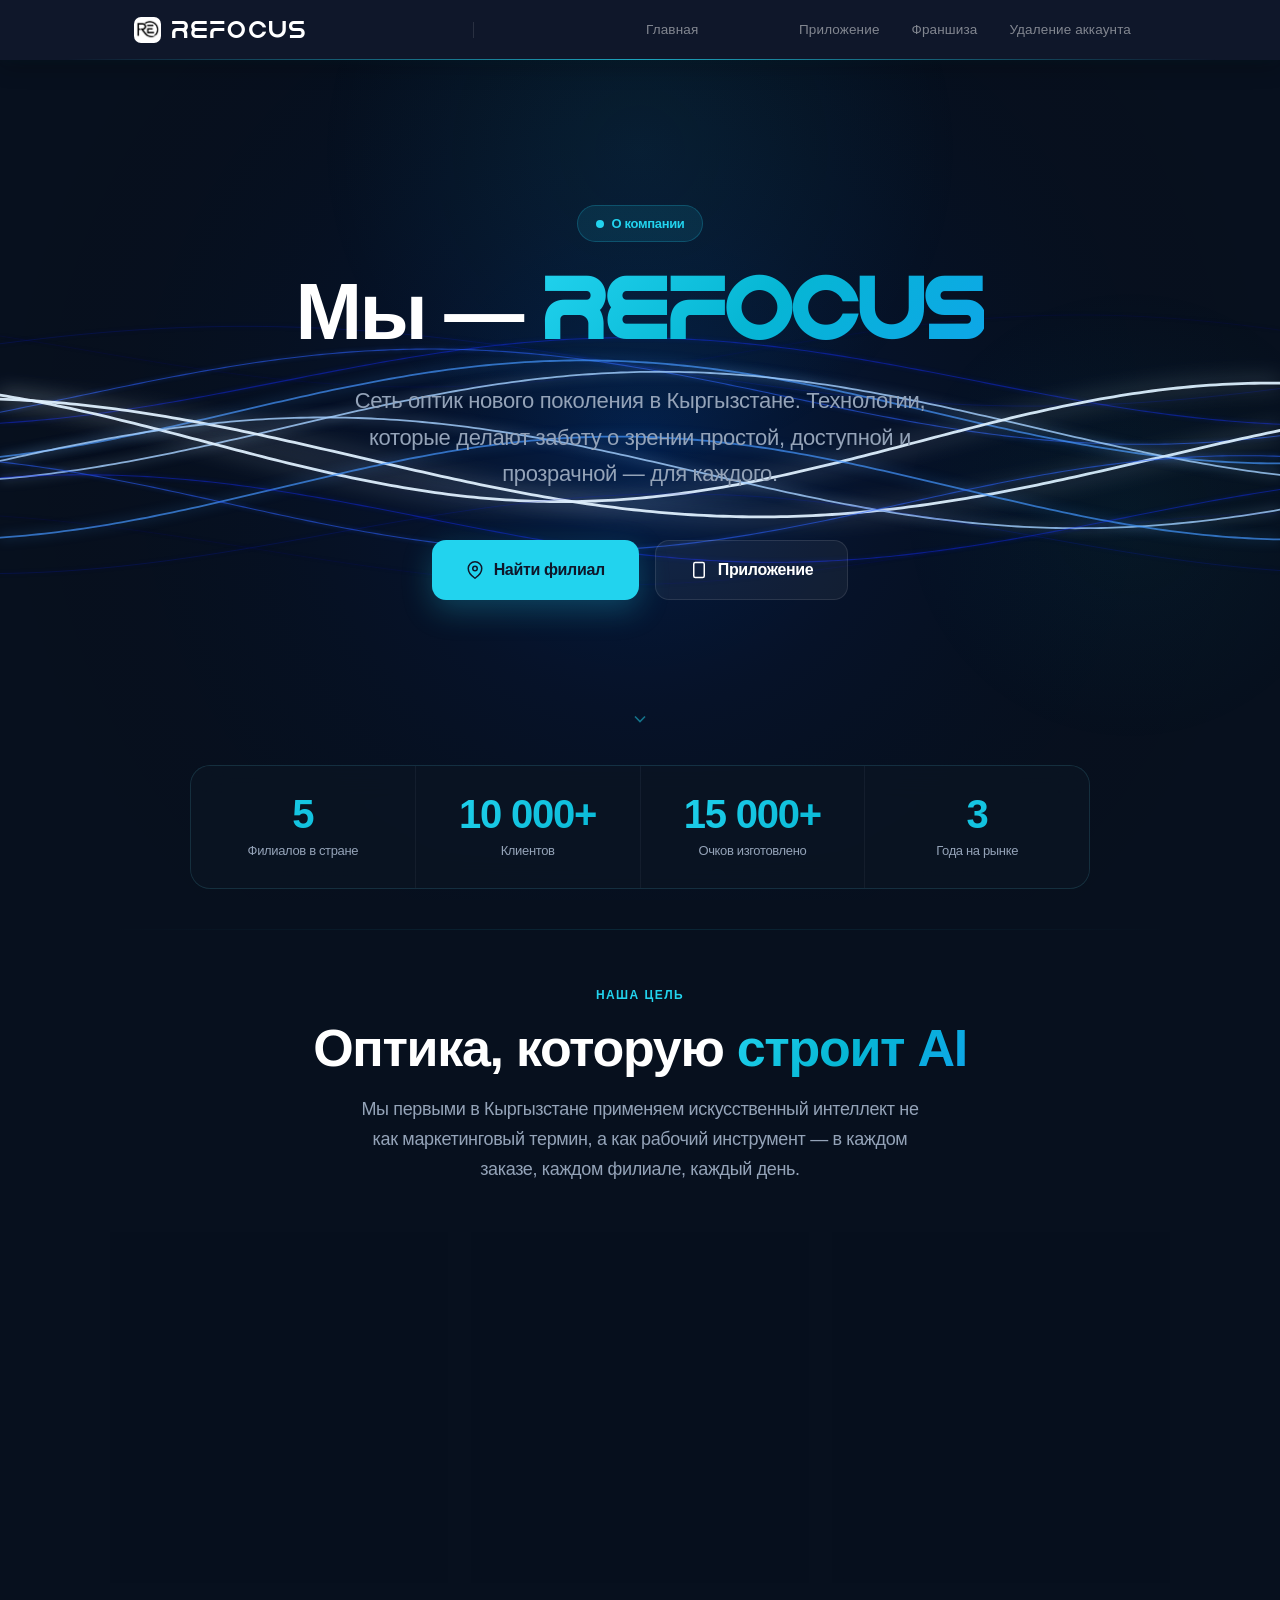
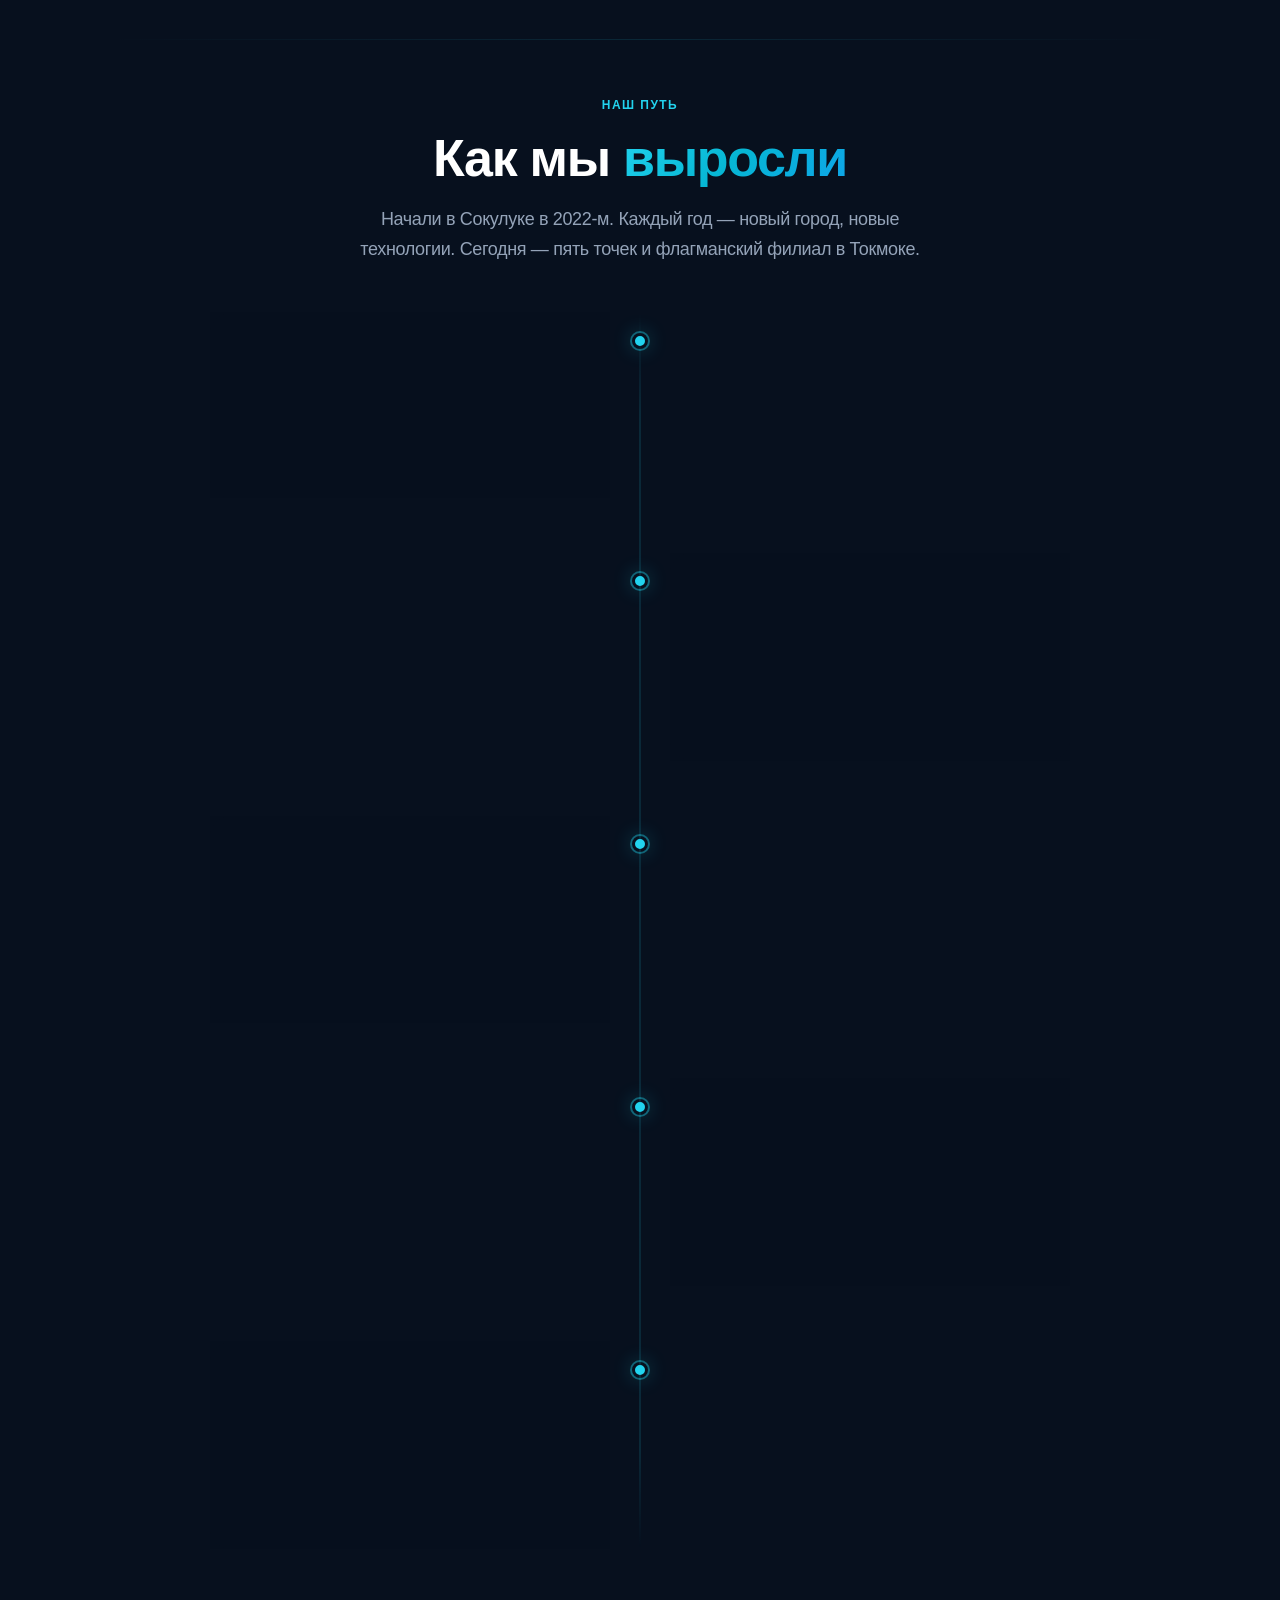
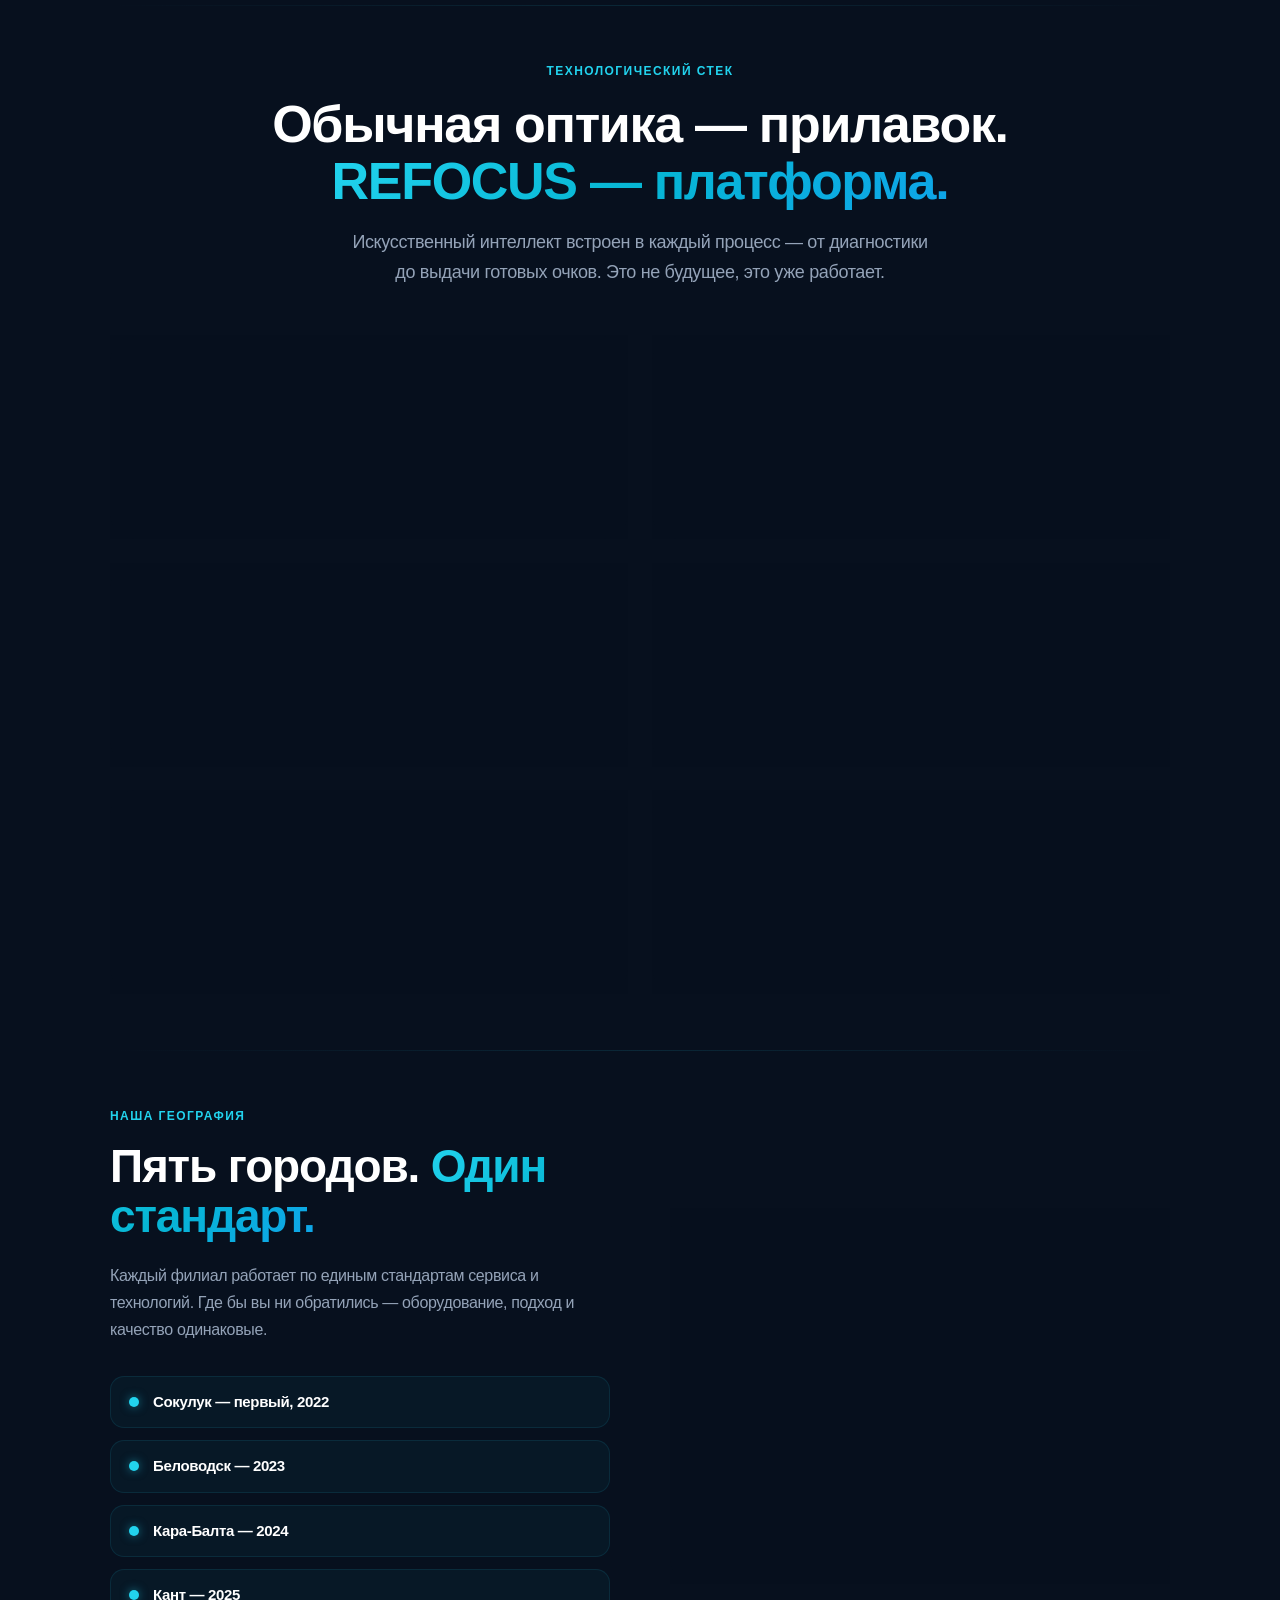
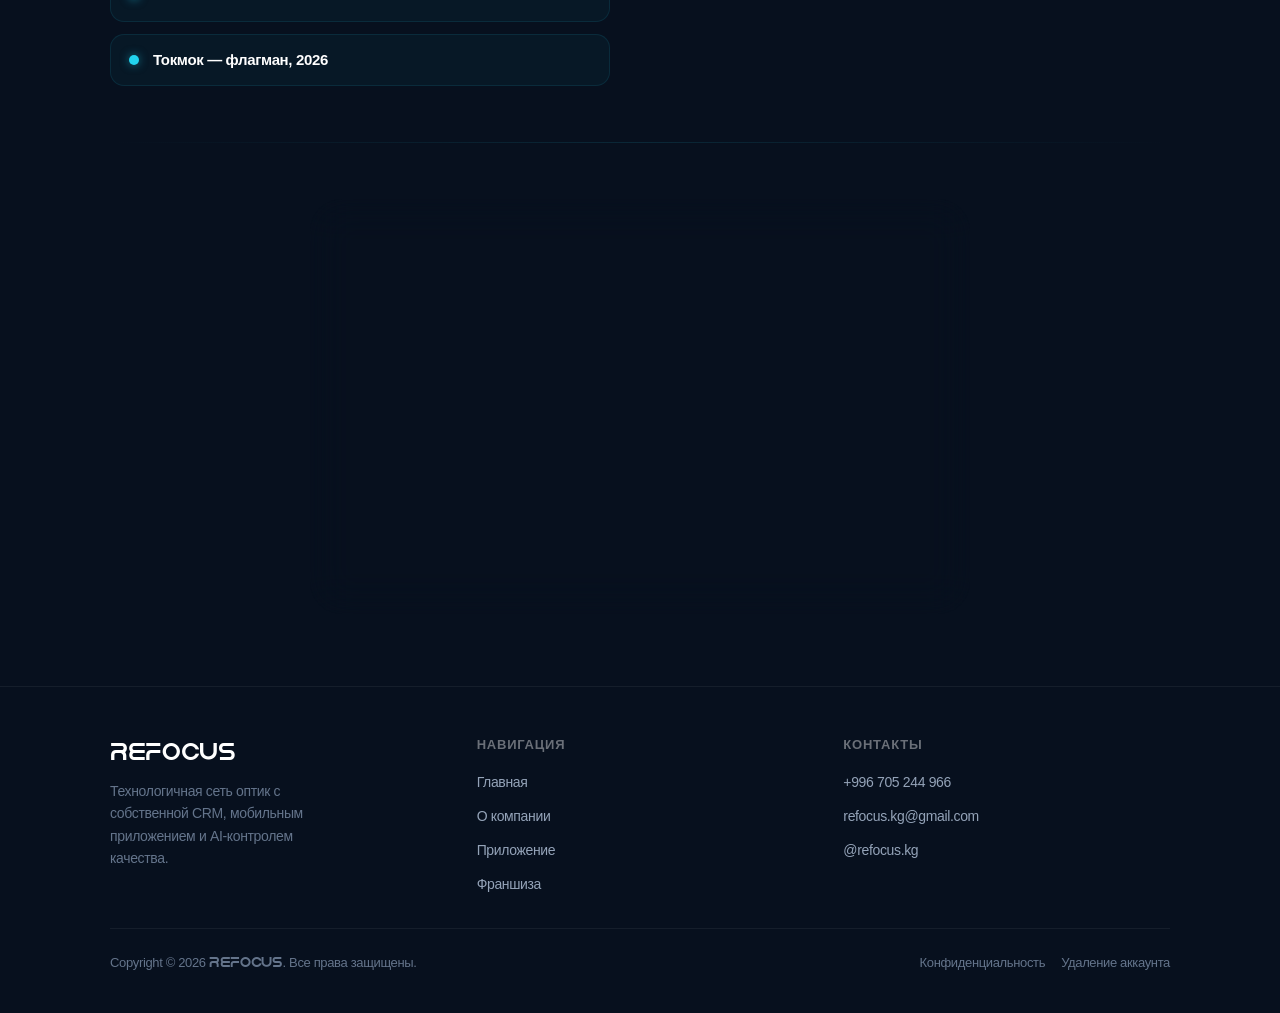
==== about.html @ 74314fa9 "Add about page, remove cursor animation, fix FAQ grid, update nav - New about.html: company history," ====
<!doctype html>
<html lang="ru">
<head>
  <meta charset="utf-8" />
  <meta name="viewport" content="width=device-width, initial-scale=1, viewport-fit=cover" />
  <title>О компании — ReFocus</title>
  <meta name="description" content="ReFocus — технологичная сеть оптик в Кыргызстане. Наша история, миссия, ценности и команда." />
  <meta property="og:title" content="О компании — ReFocus" />
  <meta property="og:description" content="Сеть оптик нового поколения. Бесплатная диагностика, собственное приложение и AI-контроль качества." />
  <meta property="og:type" content="website" />
  <meta property="og:image" content="assets/logo-refocus.png" />
  <meta name="theme-color" content="#07101e" />

  <link rel="preconnect" href="https://fonts.googleapis.com">
  <link rel="preconnect" href="https://fonts.gstatic.com" crossorigin>
  <link href="https://fonts.googleapis.com/css2?family=Inter:wght@400;500;600;700;800&display=swap" rel="stylesheet">

  <style>
    @font-face { font-family:"RefocusDisplay"; src:url("fonts/refocus-display.woff2") format("woff2"); font-weight:400; font-style:normal; font-display:swap; }
    @font-face { font-family:'Manrope'; src:url('fonts/Manrope-Regular.ttf') format('truetype'); font-weight:400; font-display:swap; }
    @font-face { font-family:'Manrope'; src:url('fonts/Manrope-Medium.ttf') format('truetype'); font-weight:500; font-display:swap; }
    @font-face { font-family:'Manrope'; src:url('fonts/Manrope-SemiBold.ttf') format('truetype'); font-weight:600; font-display:swap; }
    @font-face { font-family:'Manrope'; src:url('fonts/Manrope-Bold.ttf') format('truetype'); font-weight:700; font-display:swap; }

    :root {
      --brand-dark: #0F172A;
      --brand-accent: #22D3EE;
      --text-secondary: #94A3B8;
      --text-muted: #64748B;
      --ease-spring: cubic-bezier(0.16, 1, 0.3, 1);
      --nav-height: 60px;
    }

    * { box-sizing: border-box; -webkit-font-smoothing: antialiased; }
    html { scroll-behavior: smooth; background: #07101e; }
    body {
      margin: 0;
      font-family: 'Manrope', -apple-system, BlinkMacSystemFont, "Segoe UI", Roboto, sans-serif;
      color: #fff;
      line-height: 1.5;
      font-weight: 400;
      letter-spacing: -0.022em;
      overflow-x: hidden;
      background: transparent;
    }

    section, footer { position: relative; z-index: 1; }

    /* ── Brand ── */
    .brand-font { font-family: "RefocusDisplay", sans-serif; }
    .gradient-text {
      background: linear-gradient(135deg, #22D3EE, #06B6D4, #0EA5E9);
      -webkit-background-clip: text;
      -webkit-text-fill-color: transparent;
      background-clip: text;
    }
    .cyan { color: #22D3EE; }

    /* ── Reveal animations ── */
    .reveal        { opacity:0; transform:translateY(32px);   transition: opacity .85s var(--ease-spring), transform .85s var(--ease-spring); }
    .reveal-left   { opacity:0; transform:translateX(-44px);  transition: opacity .85s var(--ease-spring), transform .85s var(--ease-spring); }
    .reveal-right  { opacity:0; transform:translateX(44px);   transition: opacity .85s var(--ease-spring), transform .85s var(--ease-spring); }
    .reveal-scale  { opacity:0; transform:scale(0.88);        transition: opacity .85s var(--ease-spring), transform .85s var(--ease-spring); }
    .reveal.active, .reveal-left.active, .reveal-right.active, .reveal-scale.active {
      opacity: 1; transform: none;
    }

    /* ── Badge ── */
    .badge {
      display: inline-flex; align-items: center; gap: 8px;
      padding: 8px 18px; border-radius: 99px;
      background: rgba(34,211,238,0.1);
      border: 1px solid rgba(34,211,238,0.22);
      font-size: 13px; font-weight: 700; color: var(--brand-accent);
      margin-bottom: 24px;
    }
    .badge-dot {
      width: 8px; height: 8px; border-radius: 50%; background: #22D3EE;
      animation: pulseDot 2s ease-out infinite;
    }
    @keyframes pulseDot {
      0%   { box-shadow: 0 0 0 0 rgba(34,211,238,0.6); }
      60%  { box-shadow: 0 0 0 7px rgba(34,211,238,0); }
      100% { box-shadow: 0 0 0 0 rgba(34,211,238,0); }
    }

    /* ─────────────────────────────────────────
       HERO
    ───────────────────────────────────────── */
    .about-hero {
      padding: 140px 24px 100px;
      min-height: 85vh;
      display: flex; align-items: center; justify-content: center;
      position: relative; overflow: hidden; text-align: center;
    }
    .about-hero-content {
      max-width: 760px; margin: 0 auto;
      position: relative; z-index: 2;
    }
    .about-hero h1 {
      font-size: clamp(44px, 7vw, 80px);
      font-weight: 800; line-height: 1.06;
      letter-spacing: -0.035em;
      margin: 0 0 28px;
    }
    .about-hero-desc {
      font-size: clamp(17px, 2.5vw, 22px);
      color: var(--text-secondary);
      line-height: 1.65; margin: 0 0 48px;
      max-width: 600px; margin-left: auto; margin-right: auto;
    }
    .about-hero-btns {
      display: flex; gap: 16px; justify-content: center; flex-wrap: wrap;
    }
    .btn-primary {
      display: inline-flex; align-items: center; gap: 10px;
      padding: 17px 34px; border-radius: 14px;
      background: var(--brand-accent); color: #0F172A;
      text-decoration: none; font-size: 16px; font-weight: 700;
      transition: all .4s var(--ease-spring);
      box-shadow: 0 10px 30px rgba(34,211,238,0.25);
      position: relative; overflow: hidden;
    }
    .btn-primary::before {
      content: ''; position: absolute; top: 0; left: -100%;
      width: 100%; height: 100%;
      background: linear-gradient(90deg, transparent, rgba(255,255,255,0.28), transparent);
      transition: left .5s;
    }
    .btn-primary:hover { transform: translateY(-3px) scale(1.03); box-shadow: 0 20px 50px rgba(34,211,238,0.4); }
    .btn-primary:hover::before { left: 100%; }
    .btn-outline {
      display: inline-flex; align-items: center; gap: 10px;
      padding: 17px 34px; border-radius: 14px;
      background: rgba(255,255,255,0.05);
      border: 1px solid rgba(255,255,255,0.1);
      color: #fff; text-decoration: none;
      font-size: 16px; font-weight: 600;
      transition: all .4s var(--ease-spring);
    }
    .btn-outline:hover { background: rgba(255,255,255,0.1); transform: translateY(-2px); }

    /* Hero scroll indicator */
    .hero-scroll {
      position: absolute; bottom: 36px; left: 50%;
      transform: translateX(-50%);
      display: flex; flex-direction: column; align-items: center; gap: 8px;
      color: rgba(255,255,255,0.3); font-size: 12px; font-weight: 500;
      letter-spacing: 0.08em; text-transform: uppercase;
      animation: heroScrollBounce 2.5s ease-in-out infinite;
    }
    @keyframes heroScrollBounce {
      0%, 100% { transform: translateX(-50%) translateY(0); opacity: 0.4; }
      50%       { transform: translateX(-50%) translateY(6px); opacity: 0.7; }
    }
    .hero-scroll svg { stroke: rgba(34,211,238,0.5); }

    /* Hero glow orbs */
    .hero-glow-1 {
      position: absolute; width: 700px; height: 700px; border-radius: 50%;
      background: radial-gradient(circle, rgba(34,211,238,0.07), transparent 65%);
      top: -200px; left: 50%; transform: translateX(-50%);
      pointer-events: none;
    }
    .hero-glow-2 {
      position: absolute; width: 500px; height: 500px; border-radius: 50%;
      background: radial-gradient(circle, rgba(6,182,212,0.05), transparent 65%);
      bottom: 0; right: -100px;
      pointer-events: none;
    }

    /* ─────────────────────────────────────────
       STATS BAR
    ───────────────────────────────────────── */
    .stats-bar {
      padding: 0 24px 40px;
      position: relative; z-index: 1;
    }
    .stats-bar-inner {
      max-width: 900px; margin: 0 auto;
      display: grid; grid-template-columns: repeat(4, 1fr);
      gap: 1px;
      background: rgba(255,255,255,0.06);
      border-radius: 20px; overflow: hidden;
      border: 1px solid rgba(34,211,238,0.1);
      backdrop-filter: blur(16px);
      -webkit-backdrop-filter: blur(16px);
    }
    .stat-item {
      background: rgba(7,16,30,0.7);
      padding: 28px 20px;
      text-align: center;
      transition: background .3s;
    }
    .stat-item:hover { background: rgba(34,211,238,0.05); }
    .stat-num {
      font-size: clamp(28px, 4vw, 40px);
      font-weight: 800; letter-spacing: -0.03em;
      line-height: 1;
      background: linear-gradient(135deg, #22D3EE, #06B6D4);
      -webkit-background-clip: text; -webkit-text-fill-color: transparent; background-clip: text;
    }
    .stat-lbl {
      font-size: 13px; color: var(--text-secondary);
      margin-top: 8px; line-height: 1.4;
    }
    @media (max-width: 600px) {
      .stats-bar-inner { grid-template-columns: repeat(2, 1fr); }
    }

    /* ─────────────────────────────────────────
       SECTION COMMON
    ───────────────────────────────────────── */
    .section-label {
      font-size: 12px; font-weight: 700; letter-spacing: 0.12em;
      text-transform: uppercase; color: var(--brand-accent);
      margin-bottom: 16px;
    }
    .section-head {
      max-width: 1060px; margin: 0 auto;
      padding: 0 24px; text-align: center; margin-bottom: 48px;
    }
    .section-head h2 {
      font-size: clamp(32px, 5vw, 52px);
      font-weight: 800; letter-spacing: -0.025em;
      margin: 0 0 18px; line-height: 1.1;
    }
    .section-head p {
      font-size: 18px; color: var(--text-secondary);
      line-height: 1.65; max-width: 580px; margin: 0 auto;
    }
    .divider {
      height: 1px;
      background: linear-gradient(90deg, transparent, rgba(34,211,238,0.12), transparent);
      max-width: 1060px; margin: 0 auto;
    }

    /* ─────────────────────────────────────────
       MISSION CARDS
    ───────────────────────────────────────── */
    .mission-section { padding: 56px 24px; }
    .mission-grid {
      max-width: 1060px; margin: 0 auto;
      display: grid; grid-template-columns: repeat(3, 1fr); gap: 24px;
    }
    .mission-card {
      background: rgba(7,16,30,0.65);
      backdrop-filter: blur(20px); -webkit-backdrop-filter: blur(20px);
      border: 1px solid rgba(34,211,238,0.1);
      border-radius: 24px; padding: 40px 32px;
      transition: all .5s var(--ease-spring);
      position: relative; overflow: hidden;
    }
    .mission-card::before {
      content: ''; position: absolute;
      top: 0; left: 0; right: 0; height: 2px;
      background: linear-gradient(90deg, #22D3EE, #06B6D4);
      transform: scaleX(0); transform-origin: left;
      transition: transform .5s var(--ease-spring);
    }
    .mission-card:hover { transform: translateY(-6px); border-color: rgba(34,211,238,0.28); box-shadow: 0 24px 60px rgba(34,211,238,0.07); }
    .mission-card:hover::before { transform: scaleX(1); }
    .mission-icon {
      width: 52px; height: 52px; border-radius: 14px;
      background: linear-gradient(135deg, rgba(34,211,238,0.15), rgba(6,182,212,0.08));
      border: 1px solid rgba(34,211,238,0.2);
      display: flex; align-items: center; justify-content: center;
      margin-bottom: 24px;
      transition: transform .3s, box-shadow .3s;
    }
    .mission-card:hover .mission-icon { transform: scale(1.1); box-shadow: 0 8px 24px rgba(34,211,238,0.25); }
    .mission-icon svg { stroke: #22D3EE; fill: none; stroke-width: 2; stroke-linecap: round; stroke-linejoin: round; }
    .mission-card h3 { font-size: 20px; font-weight: 700; margin: 0 0 14px; }
    .mission-card p  { font-size: 15px; color: var(--text-secondary); line-height: 1.65; margin: 0; }
    @media (max-width: 860px) { .mission-grid { grid-template-columns: 1fr; } }
    @media (max-width: 860px) and (min-width: 540px) { .mission-grid { grid-template-columns: repeat(2, 1fr); } }

    /* ─────────────────────────────────────────
       TIMELINE
    ───────────────────────────────────────── */
    .timeline-section { padding: 56px 24px; }
    .timeline {
      max-width: 860px; margin: 0 auto;
      position: relative;
    }
    /* Central vertical line */
    .timeline::before {
      content: '';
      position: absolute; top: 0; bottom: 0; left: 50%;
      width: 1px; transform: translateX(-50%);
      background: linear-gradient(180deg,
        transparent 0%,
        rgba(34,211,238,0.25) 8%,
        rgba(34,211,238,0.25) 92%,
        transparent 100%
      );
    }
    .tl-item {
      display: grid;
      grid-template-columns: 1fr 60px 1fr;
      gap: 0; margin-bottom: 56px; align-items: start;
    }
    .tl-item:last-child { margin-bottom: 0; }
    /* Left card */
    .tl-item:nth-child(odd)  .tl-card { grid-column: 1; text-align: right; padding-right: 40px; }
    .tl-item:nth-child(odd)  .tl-dot  { grid-column: 2; }
    .tl-item:nth-child(odd)  .tl-empty{ grid-column: 3; }
    /* Right card */
    .tl-item:nth-child(even) .tl-empty{ grid-column: 1; }
    .tl-item:nth-child(even) .tl-dot  { grid-column: 2; }
    .tl-item:nth-child(even) .tl-card { grid-column: 3; text-align: left; padding-left: 40px; }

    .tl-dot {
      display: flex; align-items: flex-start; justify-content: center;
      padding-top: 20px;
    }
    .tl-dot-inner {
      width: 16px; height: 16px; border-radius: 50%;
      background: #22D3EE;
      border: 3px solid #07101e;
      box-shadow: 0 0 0 2px rgba(34,211,238,0.4), 0 0 20px rgba(34,211,238,0.3);
      flex-shrink: 0;
    }

    .tl-card {
      background: rgba(7,16,30,0.65);
      backdrop-filter: blur(18px); -webkit-backdrop-filter: blur(18px);
      border: 1px solid rgba(34,211,238,0.1);
      border-radius: 20px; padding: 28px 28px;
      transition: all .4s var(--ease-spring);
    }
    .tl-card:hover {
      border-color: rgba(34,211,238,0.28);
      box-shadow: 0 16px 48px rgba(34,211,238,0.06);
      transform: translateY(-3px);
    }
    .tl-year {
      font-size: 12px; font-weight: 700; letter-spacing: 0.1em;
      text-transform: uppercase; color: var(--brand-accent);
      margin-bottom: 8px;
    }
    .tl-card h3 { font-size: 18px; font-weight: 700; margin: 0 0 10px; line-height: 1.3; }
    .tl-card p  { font-size: 14px; color: var(--text-secondary); line-height: 1.6; margin: 0; }

    /* Mobile timeline — single column */
    @media (max-width: 640px) {
      .timeline::before { left: 18px; }
      .tl-item { grid-template-columns: 36px 1fr; gap: 0; }
      .tl-item:nth-child(odd)  .tl-card,
      .tl-item:nth-child(even) .tl-card  { grid-column: 2; text-align: left; padding: 0 0 0 20px; }
      .tl-item:nth-child(odd)  .tl-dot,
      .tl-item:nth-child(even) .tl-dot   { grid-column: 1; }
      .tl-item:nth-child(odd)  .tl-empty,
      .tl-item:nth-child(even) .tl-empty { display: none; }
      .tl-dot { padding-top: 18px; justify-content: flex-start; padding-left: 10px; }
    }

    /* ─────────────────────────────────────────
       TECH SECTION
    ───────────────────────────────────────── */
    .tech-section { padding: 56px 24px; }
    .tech-grid {
      max-width: 1060px; margin: 0 auto;
      display: grid; grid-template-columns: repeat(2, 1fr); gap: 24px;
    }
    .tech-card {
      background: rgba(7,16,30,0.65);
      backdrop-filter: blur(18px); -webkit-backdrop-filter: blur(18px);
      border: 1px solid rgba(255,255,255,0.07);
      border-radius: 24px; padding: 36px;
      display: grid; grid-template-columns: 56px 1fr; gap: 24px; align-items: start;
      transition: all .5s var(--ease-spring);
    }
    .tech-card:hover { border-color: rgba(34,211,238,0.22); transform: translateY(-4px); box-shadow: 0 20px 50px rgba(34,211,238,0.06); }
    .tech-card-icon {
      width: 56px; height: 56px; border-radius: 16px;
      background: linear-gradient(135deg, rgba(34,211,238,0.12), rgba(6,182,212,0.06));
      border: 1px solid rgba(34,211,238,0.18);
      display: flex; align-items: center; justify-content: center;
      flex-shrink: 0;
      transition: transform .3s, box-shadow .3s;
    }
    .tech-card:hover .tech-card-icon { transform: scale(1.08); box-shadow: 0 8px 24px rgba(34,211,238,0.2); }
    .tech-card-icon svg { stroke: #22D3EE; fill: none; stroke-width: 1.75; stroke-linecap: round; stroke-linejoin: round; width: 26px; height: 26px; }
    .tech-card-body h3 { font-size: 18px; font-weight: 700; margin: 0 0 10px; }
    .tech-card-body p  { font-size: 14px; color: var(--text-secondary); line-height: 1.65; margin: 0; }
    @media (max-width: 700px) { .tech-grid { grid-template-columns: 1fr; } }

    /* ─────────────────────────────────────────
       GEOGRAPHY SECTION
    ───────────────────────────────────────── */
    .geo-section { padding: 56px 24px; }
    .geo-inner {
      max-width: 1060px; margin: 0 auto;
      display: grid; grid-template-columns: 1fr 1fr; gap: 60px; align-items: center;
    }
    .geo-text h2 {
      font-size: clamp(30px, 4.5vw, 46px);
      font-weight: 800; letter-spacing: -0.025em;
      margin: 0 0 20px; line-height: 1.1;
    }
    .geo-text p { font-size: 16px; color: var(--text-secondary); line-height: 1.7; margin: 0 0 32px; }
    .geo-list { list-style: none; padding: 0; margin: 0; display: flex; flex-direction: column; gap: 12px; }
    .geo-list li {
      display: flex; align-items: center; gap: 14px;
      padding: 14px 18px; border-radius: 14px;
      background: rgba(34,211,238,0.04);
      border: 1px solid rgba(34,211,238,0.1);
      font-size: 15px; font-weight: 600;
      transition: all .3s;
    }
    .geo-list li:hover { background: rgba(34,211,238,0.08); border-color: rgba(34,211,238,0.22); transform: translateX(4px); }
    .geo-dot { width: 10px; height: 10px; border-radius: 50%; background: #22D3EE; flex-shrink: 0; box-shadow: 0 0 10px rgba(34,211,238,0.5); }
    .geo-map {
      background: rgba(7,16,30,0.65);
      backdrop-filter: blur(18px); -webkit-backdrop-filter: blur(18px);
      border: 1px solid rgba(34,211,238,0.12);
      border-radius: 24px; overflow: hidden;
      aspect-ratio: 4/3;
      display: flex; align-items: center; justify-content: center;
      position: relative;
    }
    .geo-map img { width: 100%; height: 100%; object-fit: cover; opacity: 0.75; }
    .geo-map-overlay {
      position: absolute; inset: 0;
      background: linear-gradient(135deg, rgba(34,211,238,0.04), transparent 60%);
      pointer-events: none;
    }
    @media (max-width: 768px) { .geo-inner { grid-template-columns: 1fr; gap: 40px; } }

    /* ─────────────────────────────────────────
       CTA
    ───────────────────────────────────────── */
    .about-cta {
      padding: 56px 24px 72px;
      text-align: center; position: relative; z-index: 1;
    }
    .about-cta-card {
      max-width: 660px; margin: 0 auto;
      background: rgba(7,16,30,0.72);
      backdrop-filter: blur(20px); -webkit-backdrop-filter: blur(20px);
      border: 1px solid rgba(34,211,238,0.2);
      border-radius: 32px; padding: 60px 48px;
      box-shadow: 0 0 80px rgba(34,211,238,0.06), 0 40px 80px rgba(0,0,0,0.4);
      position: relative; overflow: hidden;
    }
    .about-cta-card::before {
      content: ''; position: absolute; inset: 0; border-radius: 32px;
      background: linear-gradient(135deg, rgba(34,211,238,0.06), transparent 55%);
      pointer-events: none;
    }
    .about-cta-card h2 {
      font-size: clamp(28px, 4vw, 40px); font-weight: 800;
      letter-spacing: -0.025em; margin: 0 0 16px;
    }
    .about-cta-card p { font-size: 17px; color: var(--text-secondary); line-height: 1.6; margin: 0 0 40px; }
    .about-cta-btns { display: flex; gap: 16px; justify-content: center; flex-wrap: wrap; }
    @media (max-width: 500px) { .about-cta-card { padding: 40px 24px; } }

    /* ─────────────────────────────────────────
       FOOTER
    ───────────────────────────────────────── */
    .about-footer {
      border-top: 1px solid rgba(255,255,255,0.06);
      padding: 48px 24px 40px;
    }
    .footer-inner {
      max-width: 1060px; margin: 0 auto;
      display: grid; grid-template-columns: 1fr 1fr 1fr; gap: 40px;
    }
    .footer-col-brand .brand-name {
      font-family: "RefocusDisplay", sans-serif;
      font-size: 22px; color: #fff; margin-bottom: 12px; display: block;
    }
    .footer-col-brand p { font-size: 14px; color: var(--text-muted); line-height: 1.6; margin: 0; max-width: 220px; }
    .footer-col h4 { font-size: 13px; font-weight: 700; letter-spacing: 0.06em; text-transform: uppercase; color: rgba(255,255,255,0.4); margin: 0 0 16px; }
    .footer-col ul { list-style: none; padding: 0; margin: 0; display: flex; flex-direction: column; gap: 10px; }
    .footer-col ul li a { font-size: 14px; color: var(--text-secondary); text-decoration: none; transition: color .2s; }
    .footer-col ul li a:hover { color: var(--brand-accent); }
    .footer-legal {
      max-width: 1060px; margin: 32px auto 0;
      padding-top: 24px; border-top: 1px solid rgba(255,255,255,0.06);
      display: flex; justify-content: space-between; align-items: center;
      font-size: 13px; color: var(--text-muted); flex-wrap: wrap; gap: 12px;
    }
    .footer-legal a { color: var(--text-muted); text-decoration: none; transition: color .2s; }
    .footer-legal a:hover { color: var(--brand-accent); }
    @media (max-width: 700px) {
      .footer-inner { grid-template-columns: 1fr; gap: 32px; }
      .footer-legal { flex-direction: column; align-items: flex-start; }
    }

    /* ── Back to top ── */
    .back-to-top {
      position: fixed; bottom: 90px; right: 24px;
      width: 44px; height: 44px; border-radius: 50%;
      background: rgba(7,16,30,0.85);
      backdrop-filter: blur(12px);
      border: 1px solid rgba(34,211,238,0.2);
      display: flex; align-items: center; justify-content: center;
      cursor: pointer; z-index: 98;
      opacity: 0; transform: translateY(20px);
      transition: all .4s var(--ease-spring);
      box-shadow: 0 4px 16px rgba(0,0,0,0.3);
      pointer-events: none;
    }
    .back-to-top.visible { opacity: 1; transform: translateY(0); pointer-events: auto; }
    .back-to-top:hover { border-color: rgba(34,211,238,0.5); box-shadow: 0 8px 24px rgba(34,211,238,0.15); }
    .back-to-top svg { stroke: #22D3EE; }
  </style>
</head>

<body>
  <script src="js/nav.js"></script>
  <script src="js/wave-bg.js"></script>

  <!-- ══════════════════════════════════════
       HERO
  ════════════════════════════════════════ -->
  <section class="about-hero">
    <div class="hero-glow-1"></div>
    <div class="hero-glow-2"></div>
    <div class="about-hero-content">
      <div class="badge reveal" style="transition-delay:.05s;">
        <span class="badge-dot"></span>
        О компании
      </div>
      <h1 class="reveal" style="transition-delay:.12s;">
        Мы — <span class="gradient-text brand-font">REFOCUS</span>
      </h1>
      <p class="about-hero-desc reveal" style="transition-delay:.2s;">
        Сеть оптик нового поколения в Кыргызстане. Технологии, которые делают заботу о зрении простой, доступной и прозрачной — для каждого.
      </p>
      <div class="about-hero-btns reveal-scale" style="transition-delay:.28s;">
        <a href="index.html#branches" class="btn-primary">
          <svg width="18" height="18" viewBox="0 0 24 24" fill="none" stroke="currentColor" stroke-width="2"><path d="M21 10c0 7-9 13-9 13s-9-6-9-13a9 9 0 0 1 18 0z"/><circle cx="12" cy="10" r="3"/></svg>
          Найти филиал
        </a>
        <a href="app.html" class="btn-outline">
          <svg width="18" height="18" viewBox="0 0 24 24" fill="none" stroke="currentColor" stroke-width="2"><rect x="5" y="2" width="14" height="20" rx="2"/><line x1="12" y1="18" x2="12.01" y2="18"/></svg>
          Приложение
        </a>
      </div>
    </div>
    <div class="hero-scroll">
      <svg width="20" height="20" viewBox="0 0 24 24" fill="none" stroke-width="2"><polyline points="6 9 12 15 18 9"/></svg>
    </div>
  </section>

  <!-- ══════════════════════════════════════
       STATS BAR
  ════════════════════════════════════════ -->
  <div class="stats-bar">
    <div class="stats-bar-inner reveal-scale" style="transition-delay:.1s;">
      <div class="stat-item">
        <div class="stat-num"><span data-count="5">0</span></div>
        <div class="stat-lbl">Филиалов в стране</div>
      </div>
      <div class="stat-item">
        <div class="stat-num"><span data-count="10000" data-suffix="+">0</span></div>
        <div class="stat-lbl">Клиентов</div>
      </div>
      <div class="stat-item">
        <div class="stat-num"><span data-count="15000" data-suffix="+">0</span></div>
        <div class="stat-lbl">Очков изготовлено</div>
      </div>
      <div class="stat-item">
        <div class="stat-num"><span data-count="3">0</span></div>
        <div class="stat-lbl">Года на рынке</div>
      </div>
    </div>
  </div>

  <div class="divider"></div>

  <!-- ══════════════════════════════════════
       МИССИЯ
  ════════════════════════════════════════ -->
  <section class="mission-section">
    <div class="section-head">
      <div class="section-label reveal">Наша цель</div>
      <h2 class="reveal" style="transition-delay:.06s;">
        Оптика, которую <span class="gradient-text">строит AI</span>
      </h2>
      <p class="reveal" style="transition-delay:.12s;">
        Мы первыми в Кыргызстане применяем искусственный интеллект не как маркетинговый термин, а как рабочий инструмент — в каждом заказе, каждом филиале, каждый день.
      </p>
    </div>
    <div class="mission-grid">
      <div class="mission-card reveal-left" style="transition-delay:.06s;">
        <div class="mission-icon">
          <svg width="24" height="24" viewBox="0 0 24 24"><path d="M1 12s4-8 11-8 11 8 11 8-4 8-11 8-11-8-11-8z"/><circle cx="12" cy="12" r="3"/></svg>
        </div>
        <h3>Доступность без барьеров</h3>
        <p>Бесплатная компьютерная диагностика зрения без записи в любом филиале. AI-система подбирает рекомендации по результатам диагностики — быстро и точно, без субъективности.</p>
      </div>
      <div class="mission-card reveal" style="transition-delay:.12s;">
        <div class="mission-icon">
          <svg width="24" height="24" viewBox="0 0 24 24"><polyline points="22 12 18 12 15 21 9 3 6 12 2 12"/></svg>
        </div>
        <h3>AI-аналитика продаж</h3>
        <p>Алгоритм анализирует спрос по филиалам, прогнозирует запасы и выявляет тренды. Мы знаем, какие оправы и линзы нужны в каждом городе — ещё до того, как клиент об этом спросил.</p>
      </div>
      <div class="mission-card reveal-right" style="transition-delay:.18s;">
        <div class="mission-icon">
          <svg width="24" height="24" viewBox="0 0 24 24"><path d="M12 22s8-4 8-10V5l-8-3-8 3v7c0 6 8 10 8 10z"/></svg>
        </div>
        <h3>Прозрачность и контроль</h3>
        <p>AI проверяет каждую изготовленную линзу перед выдачей — оптические параметры сверяются с рецептом автоматически. Клиент получает именно то, что заказал. Без исключений.</p>
      </div>
    </div>
  </section>

  <div class="divider"></div>

  <!-- ══════════════════════════════════════
       TIMELINE
  ════════════════════════════════════════ -->
  <section class="timeline-section">
    <div class="section-head">
      <div class="section-label reveal">Наш путь</div>
      <h2 class="reveal" style="transition-delay:.06s;">
        Как мы <span class="gradient-text">выросли</span>
      </h2>
      <p class="reveal" style="transition-delay:.12s;">
        Начали в Сокулуке в 2022-м. Каждый год — новый город, новые технологии. Сегодня — пять точек и флагманский филиал в Токмоке.
      </p>
    </div>

    <div class="timeline">

      <div class="tl-item">
        <div class="tl-card reveal-left" style="transition-delay:.05s;">
          <div class="tl-year">2022</div>
          <h3>Первый шаг — Сокулук</h3>
          <p>Открытие первого филиала в Сокулуке. Бесплатная диагностика, современное оборудование, принцип «без записи» — с первого же дня работы.</p>
        </div>
        <div class="tl-dot"><div class="tl-dot-inner"></div></div>
        <div class="tl-empty"></div>
      </div>

      <div class="tl-item">
        <div class="tl-empty"></div>
        <div class="tl-dot"><div class="tl-dot-inner"></div></div>
        <div class="tl-card reveal-right" style="transition-delay:.1s;">
          <div class="tl-year">2023</div>
          <h3>Беловодск и собственная CRM</h3>
          <p>Второй филиал — в Беловодске. Запустили собственную CRM-систему: все заказы, клиенты и рецепты синхронизированы между точками в реальном времени.</p>
        </div>
      </div>

      <div class="tl-item">
        <div class="tl-card reveal-left" style="transition-delay:.15s;">
          <div class="tl-year">2024</div>
          <h3>Кара-Балта и приложение</h3>
          <p>Третий филиал — в Кара-Балте. В том же году запустили мобильное приложение <span class="brand-font">REFOCUS</span>: статус заказа, история очков, параметры зрения, бонусы.</p>
        </div>
        <div class="tl-dot"><div class="tl-dot-inner"></div></div>
        <div class="tl-empty"></div>
      </div>

      <div class="tl-item">
        <div class="tl-empty"></div>
        <div class="tl-dot"><div class="tl-dot-inner"></div></div>
        <div class="tl-card reveal-right" style="transition-delay:.2s;">
          <div class="tl-year">2025</div>
          <h3>Кант и AI-контроль</h3>
          <p>Четвёртый филиал открылся в Канте. Внедрили AI-модуль контроля качества — алгоритм автоматически проверяет соответствие линз рецепту перед выдачей.</p>
        </div>
      </div>

      <div class="tl-item">
        <div class="tl-card reveal-left" style="transition-delay:.25s;">
          <div class="tl-year">2026</div>
          <h3>Токмок — флагман</h3>
          <p>Открытие флагманского филиала в Токмоке — самого технологичного в сети. Здесь сосредоточены все наработки пяти лет: AI-аналитика, полный цикл производства и шоурум оправ <span class="brand-font">REFOCUS</span>.</p>
        </div>
        <div class="tl-dot"><div class="tl-dot-inner"></div></div>
        <div class="tl-empty"></div>
      </div>

    </div>
  </section>

  <div class="divider"></div>

  <!-- ══════════════════════════════════════
       ЧТО ДЕЛАЕТ НАС ДРУГИМИ
  ════════════════════════════════════════ -->
  <section class="tech-section">
    <div class="section-head">
      <div class="section-label reveal">Технологический стек</div>
      <h2 class="reveal" style="transition-delay:.06s;">
        Обычная оптика — прилавок.<br><span class="gradient-text">REFOCUS — платформа.</span>
      </h2>
      <p class="reveal" style="transition-delay:.12s;">
        Искусственный интеллект встроен в каждый процесс — от диагностики до выдачи готовых очков. Это не будущее, это уже работает.
      </p>
    </div>
    <div class="tech-grid">

      <div class="tech-card reveal-left" style="transition-delay:.06s;">
        <div class="tech-card-icon">
          <svg viewBox="0 0 24 24"><polyline points="22 12 18 12 15 21 9 3 6 12 2 12"/></svg>
        </div>
        <div class="tech-card-body">
          <h3>AI-аналитика продаж</h3>
          <p>Алгоритм в реальном времени анализирует продажи по каждому филиалу, выявляет тренды и прогнозирует спрос. Руководство видит картину по всей сети — не в конце месяца, а прямо сейчас.</p>
        </div>
      </div>

      <div class="tech-card reveal-right" style="transition-delay:.1s;">
        <div class="tech-card-icon">
          <svg viewBox="0 0 24 24"><circle cx="12" cy="12" r="3"/><path d="M19.07 4.93a10 10 0 0 1 0 14.14"/><path d="M4.93 4.93a10 10 0 0 0 0 14.14"/><path d="M15.54 8.46a5 5 0 0 1 0 7.07"/><path d="M8.46 8.46a5 5 0 0 0 0 7.07"/></svg>
        </div>
        <div class="tech-card-body">
          <h3>AI-контроль качества линз</h3>
          <p>Перед выдачей каждой пары очков алгоритм сверяет оптические параметры изготовленных линз с рецептом клиента. Человеческий фактор исключён — мы не выдаём то, что не соответствует стандарту.</p>
        </div>
      </div>

      <div class="tech-card reveal-left" style="transition-delay:.14s;">
        <div class="tech-card-icon">
          <svg viewBox="0 0 24 24"><path d="M17 21v-2a4 4 0 0 0-4-4H5a4 4 0 0 0-4 4v2"/><circle cx="9" cy="7" r="4"/><path d="M23 21v-2a4 4 0 0 0-3-3.87"/><path d="M16 3.13a4 4 0 0 1 0 7.75"/></svg>
        </div>
        <div class="tech-card-body">
          <h3>AI-персонализация сервиса</h3>
          <p>На основе истории заказов и параметров зрения система формирует персональные рекомендации для каждого клиента. Специалист заранее знает, что предложить — ещё до разговора.</p>
        </div>
      </div>

      <div class="tech-card reveal-right" style="transition-delay:.18s;">
        <div class="tech-card-icon">
          <svg viewBox="0 0 24 24"><rect x="2" y="3" width="20" height="14" rx="2"/><path d="M8 21h8M12 17v4"/></svg>
        </div>
        <div class="tech-card-body">
          <h3>Собственная CRM и POS</h3>
          <p>Все заказы, клиенты и рецепты — в единой платформе, синхронизированной между всеми филиалами. Никаких Excel-файлов, никаких потерянных данных. AI-модуль выявляет аномалии и сигнализирует об ошибках.</p>
        </div>
      </div>

      <div class="tech-card reveal-left" style="transition-delay:.22s;">
        <div class="tech-card-icon">
          <svg viewBox="0 0 24 24"><rect x="5" y="2" width="14" height="20" rx="2"/><line x1="12" y1="18" x2="12.01" y2="18"/></svg>
        </div>
        <div class="tech-card-body">
          <h3>Мобильное приложение</h3>
          <p>Личный кабинет клиента: статус заказа в реальном времени, история очков, параметры зрения, бонусная программа. AI-уведомления приходят именно тогда, когда нужно — не раньше и не позже.</p>
        </div>
      </div>

      <div class="tech-card reveal-right" style="transition-delay:.26s;">
        <div class="tech-card-icon">
          <svg viewBox="0 0 24 24"><polygon points="12 2 15.09 8.26 22 9.27 17 14.14 18.18 21.02 12 17.77 5.82 21.02 7 14.14 2 9.27 8.91 8.26 12 2"/></svg>
        </div>
        <div class="tech-card-body">
          <h3>Собственный бренд оправ</h3>
          <p>Линейка оправ <span class="brand-font">REFOCUS</span> — разработана под нашим именем, без посредников. AI-анализ продаж определяет, какие модели нужны рынку следующего сезона.</p>
        </div>
      </div>

    </div>
  </section>

  <div class="divider"></div>

  <!-- ══════════════════════════════════════
       ФИЛИАЛЫ / ГЕОГРАФИЯ
  ════════════════════════════════════════ -->
  <section class="geo-section">
    <div class="geo-inner">
      <div class="geo-text reveal-left">
        <div class="section-label">Наша география</div>
        <h2>Пять городов. <span class="gradient-text">Один стандарт.</span></h2>
        <p>Каждый филиал работает по единым стандартам сервиса и технологий. Где бы вы ни обратились — оборудование, подход и качество одинаковые.</p>
        <ul class="geo-list">
          <li><span class="geo-dot"></span>Сокулук — первый, 2022</li>
          <li><span class="geo-dot"></span>Беловодск — 2023</li>
          <li><span class="geo-dot"></span>Кара-Балта — 2024</li>
          <li><span class="geo-dot"></span>Кант — 2025</li>
          <li><span class="geo-dot"></span>Токмок — флагман, 2026</li>
        </ul>
      </div>
      <div class="geo-map reveal-right" style="transition-delay:.1s;">
        <img src="assets/map-placeholder.jpg" alt="Карта филиалов">
        <div class="geo-map-overlay"></div>
      </div>
    </div>
  </section>

  <div class="divider"></div>

  <!-- ══════════════════════════════════════
       CTA
  ════════════════════════════════════════ -->
  <section class="about-cta">
    <div class="about-cta-card reveal-scale">
      <div class="badge" style="margin-bottom:24px;">
        <span class="badge-dot"></span>
        Приходите к нам
      </div>
      <h2>Убедитесь <span class="gradient-text">сами</span></h2>
      <p>Бесплатная диагностика, без записи, в любой день. Привезём — выдадим. Всё остальное возьмёт на себя <span class="brand-font">REFOCUS</span>.</p>
      <div class="about-cta-btns">
        <a href="index.html#branches" class="btn-primary">
          <svg width="18" height="18" viewBox="0 0 24 24" fill="none" stroke="currentColor" stroke-width="2"><path d="M21 10c0 7-9 13-9 13s-9-6-9-13a9 9 0 0 1 18 0z"/><circle cx="12" cy="10" r="3"/></svg>
          Найти ближайший филиал
        </a>
        <a href="app.html" class="btn-outline">
          Скачать приложение
        </a>
      </div>
    </div>
  </section>

  <!-- ══════════════════════════════════════
       FOOTER
  ════════════════════════════════════════ -->
  <footer class="about-footer">
    <div class="footer-inner">
      <div class="footer-col footer-col-brand">
        <span class="brand-name">REFOCUS</span>
        <p>Технологичная сеть оптик с собственной CRM, мобильным приложением и AI-контролем качества.</p>
      </div>
      <div class="footer-col">
        <h4>Навигация</h4>
        <ul>
          <li><a href="index.html">Главная</a></li>
          <li><a href="about.html">О компании</a></li>
          <li><a href="app.html">Приложение</a></li>
          <li><a href="franchise.html">Франшиза</a></li>
        </ul>
      </div>
      <div class="footer-col">
        <h4>Контакты</h4>
        <ul>
          <li><a href="tel:+996705244966">+996 705 244 966</a></li>
          <li><a href="mailto:refocus.kg@gmail.com">refocus.kg@gmail.com</a></li>
          <li><a href="https://www.instagram.com/refocus.kg/" target="_blank">@refocus.kg</a></li>
        </ul>
      </div>
    </div>
    <div class="footer-legal">
      <div>Copyright © 2026 <span class="brand-font">REFOCUS</span>. Все права защищены.</div>
      <div style="display:flex;gap:16px;">
        <a href="privacy.html">Конфиденциальность</a>
        <a href="delete-account.html">Удаление аккаунта</a>
      </div>
    </div>
  </footer>

  <!-- Back to top -->
  <button class="back-to-top" id="backToTop" aria-label="Наверх">
    <svg width="20" height="20" viewBox="0 0 24 24" fill="none" stroke="currentColor" stroke-width="2.5"><polyline points="18 15 12 9 6 15"/></svg>
  </button>

  <script>
    document.addEventListener('DOMContentLoaded', () => {

      // ── Reveal on scroll ──────────────────────────────────
      const observer = new IntersectionObserver((entries) => {
        entries.forEach(e => { if (e.isIntersecting) e.target.classList.add('active'); });
      }, { threshold: 0.1, rootMargin: '0px 0px -40px 0px' });

      document.querySelectorAll('.reveal,.reveal-left,.reveal-right,.reveal-scale')
        .forEach(el => observer.observe(el));

      // ── Stat counter animation ────────────────────────────
      const counters = document.querySelectorAll('[data-count]');
      const countObserver = new IntersectionObserver((entries) => {
        entries.forEach(e => {
          if (!e.isIntersecting) return;
          const el = e.target;
          const target = +el.dataset.count;
          const suffix = el.dataset.suffix || '';
          const duration = 1600;
          const start = performance.now();
          function step(now) {
            const p = Math.min((now - start) / duration, 1);
            // ease-out cubic
            const eased = 1 - Math.pow(1 - p, 3);
            const val = Math.round(eased * target);
            el.textContent = val.toLocaleString('ru') + suffix;
            if (p < 1) requestAnimationFrame(step);
          }
          requestAnimationFrame(step);
          countObserver.unobserve(el);
        });
      }, { threshold: 0.5 });
      counters.forEach(el => countObserver.observe(el));

      // ── Back to top ───────────────────────────────────────
      const btn = document.getElementById('backToTop');
      window.addEventListener('scroll', () => {
        btn.classList.toggle('visible', window.scrollY > 600);
      }, { passive: true });
      btn.addEventListener('click', () => window.scrollTo({ top: 0, behavior: 'smooth' }));

    });
  </script>
</body>
</html>
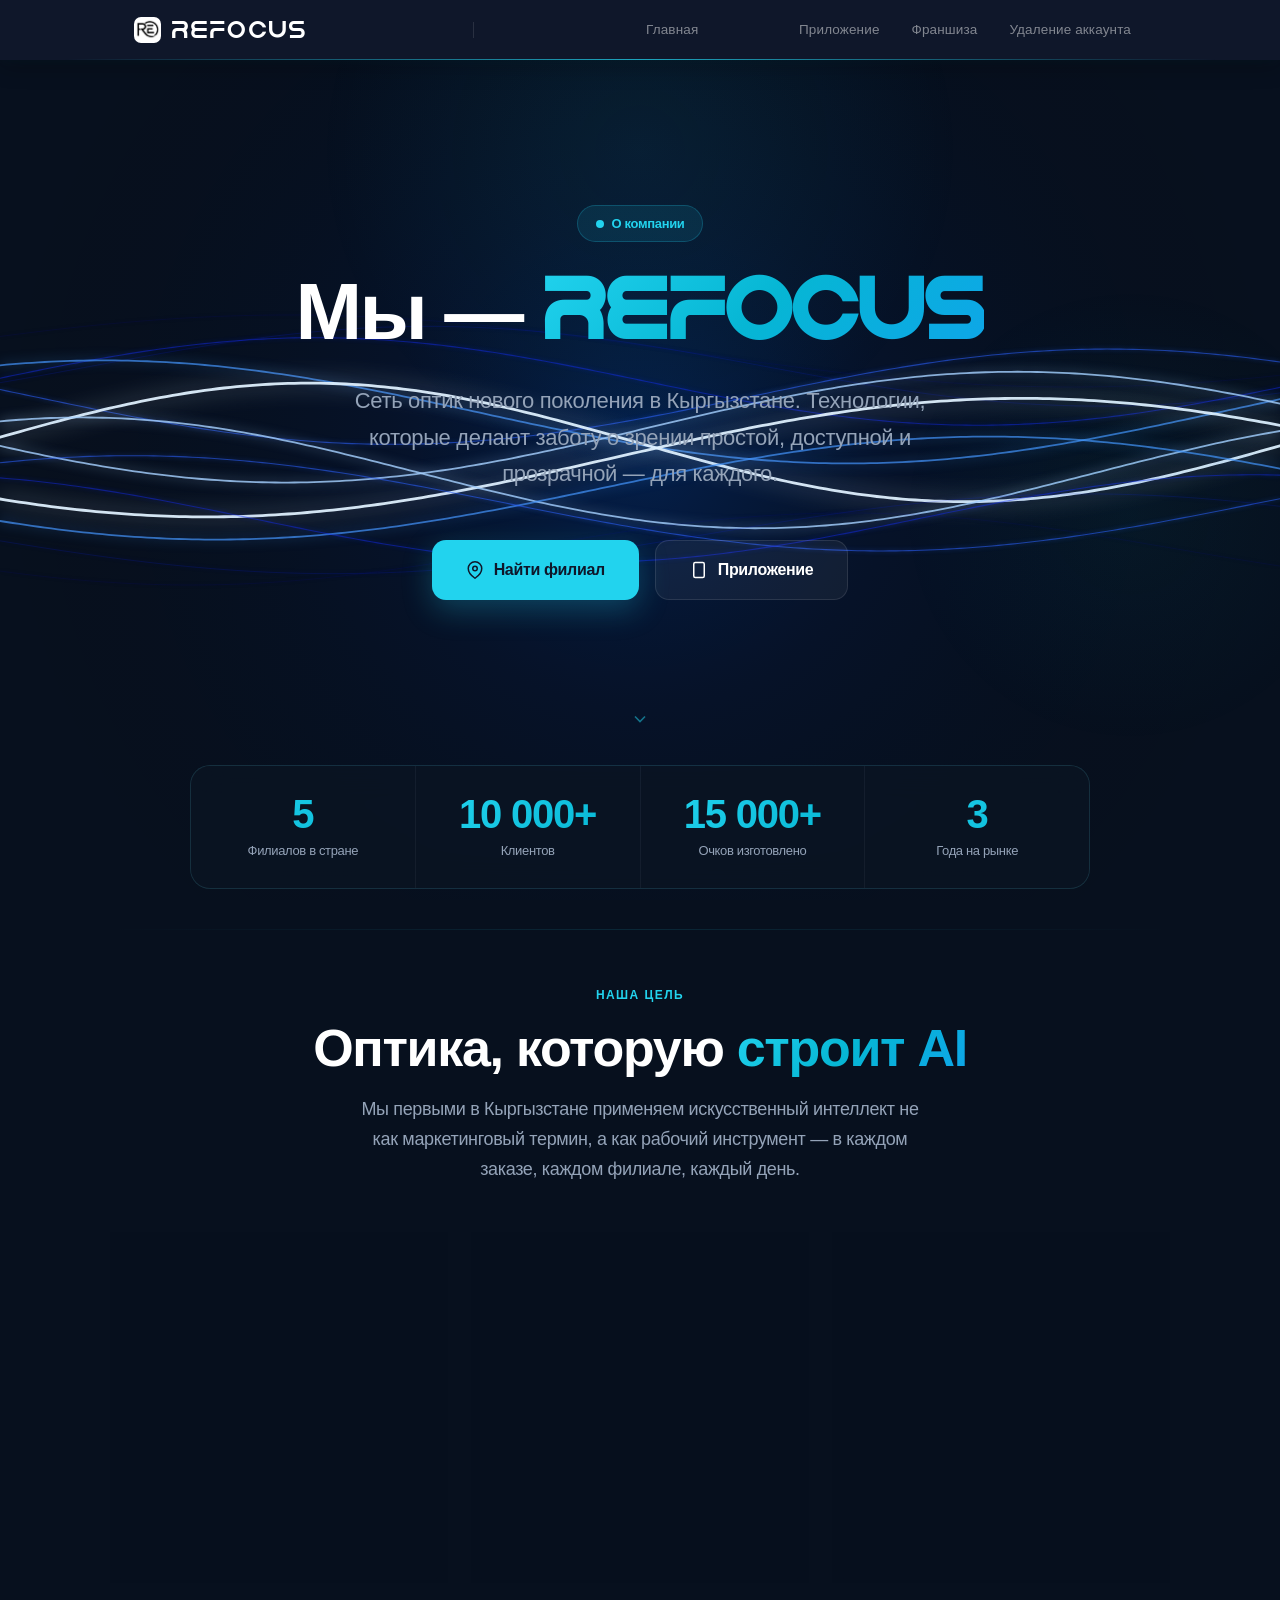
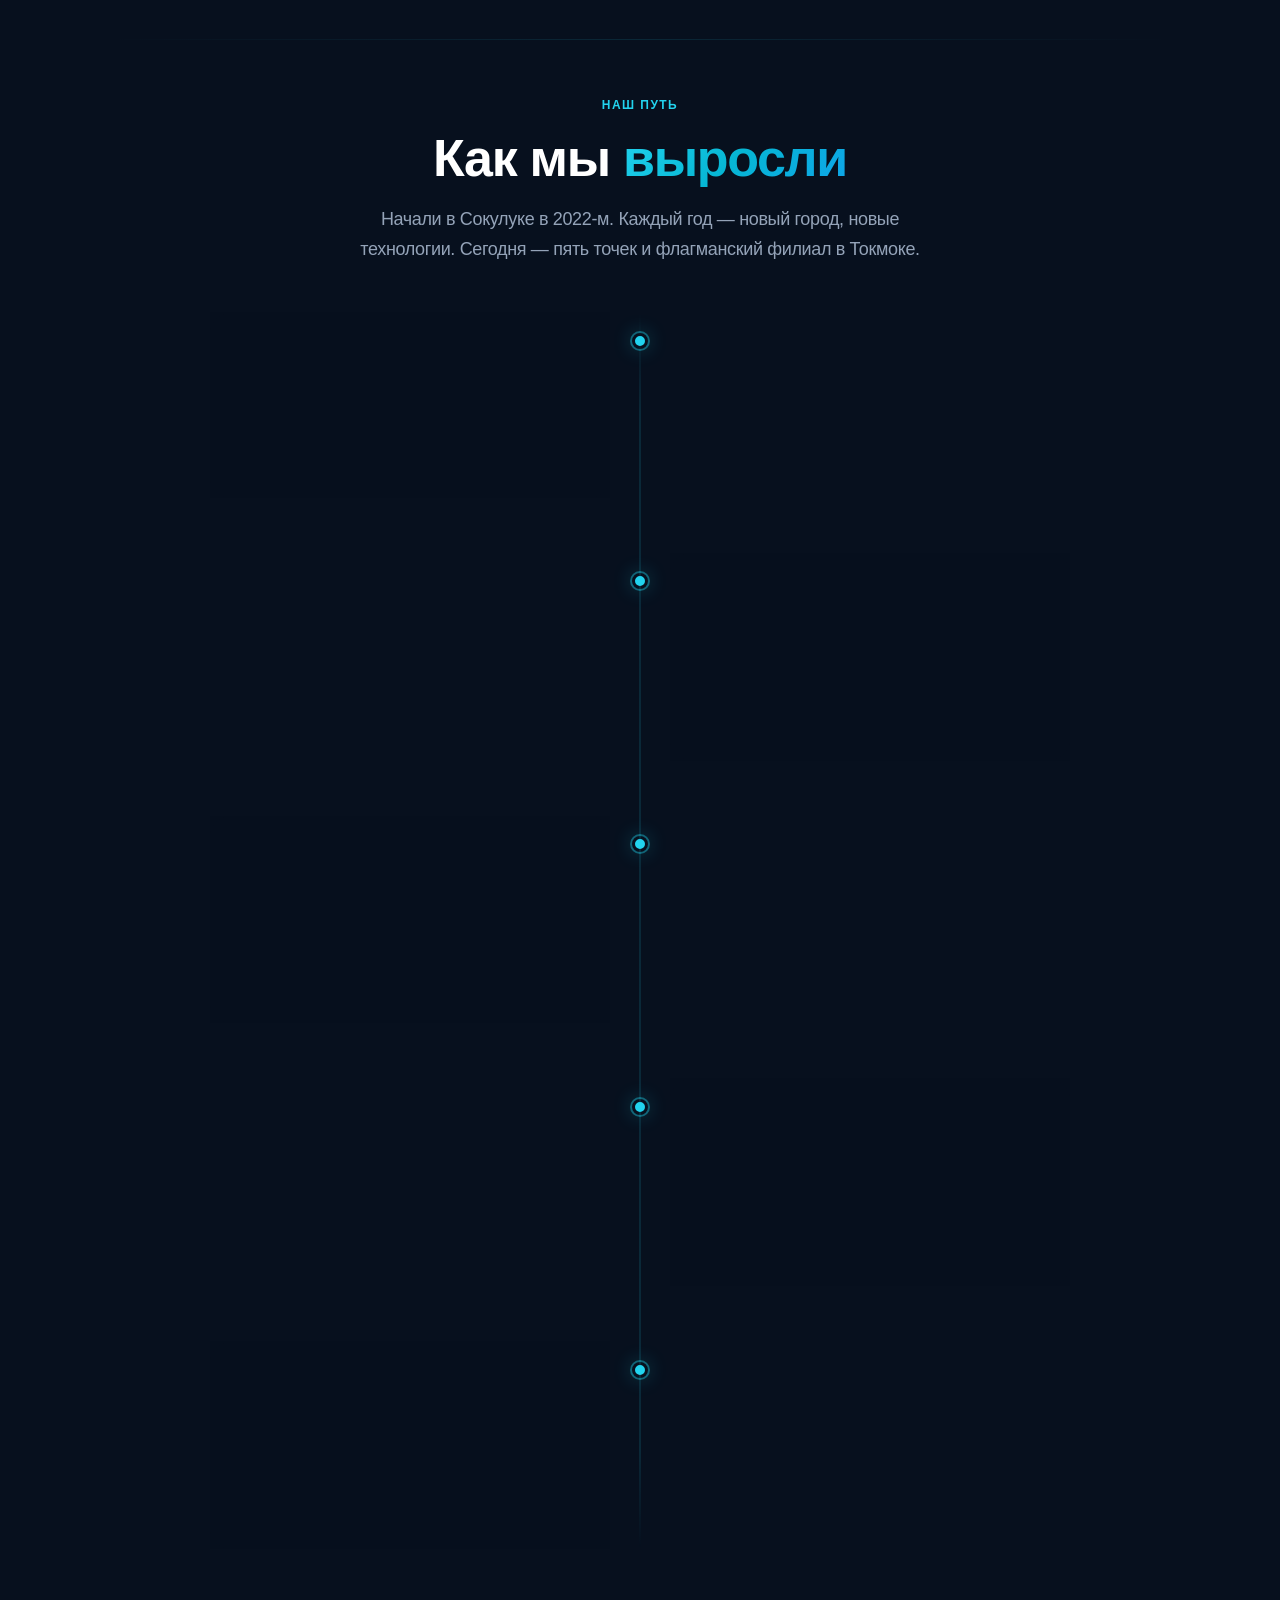
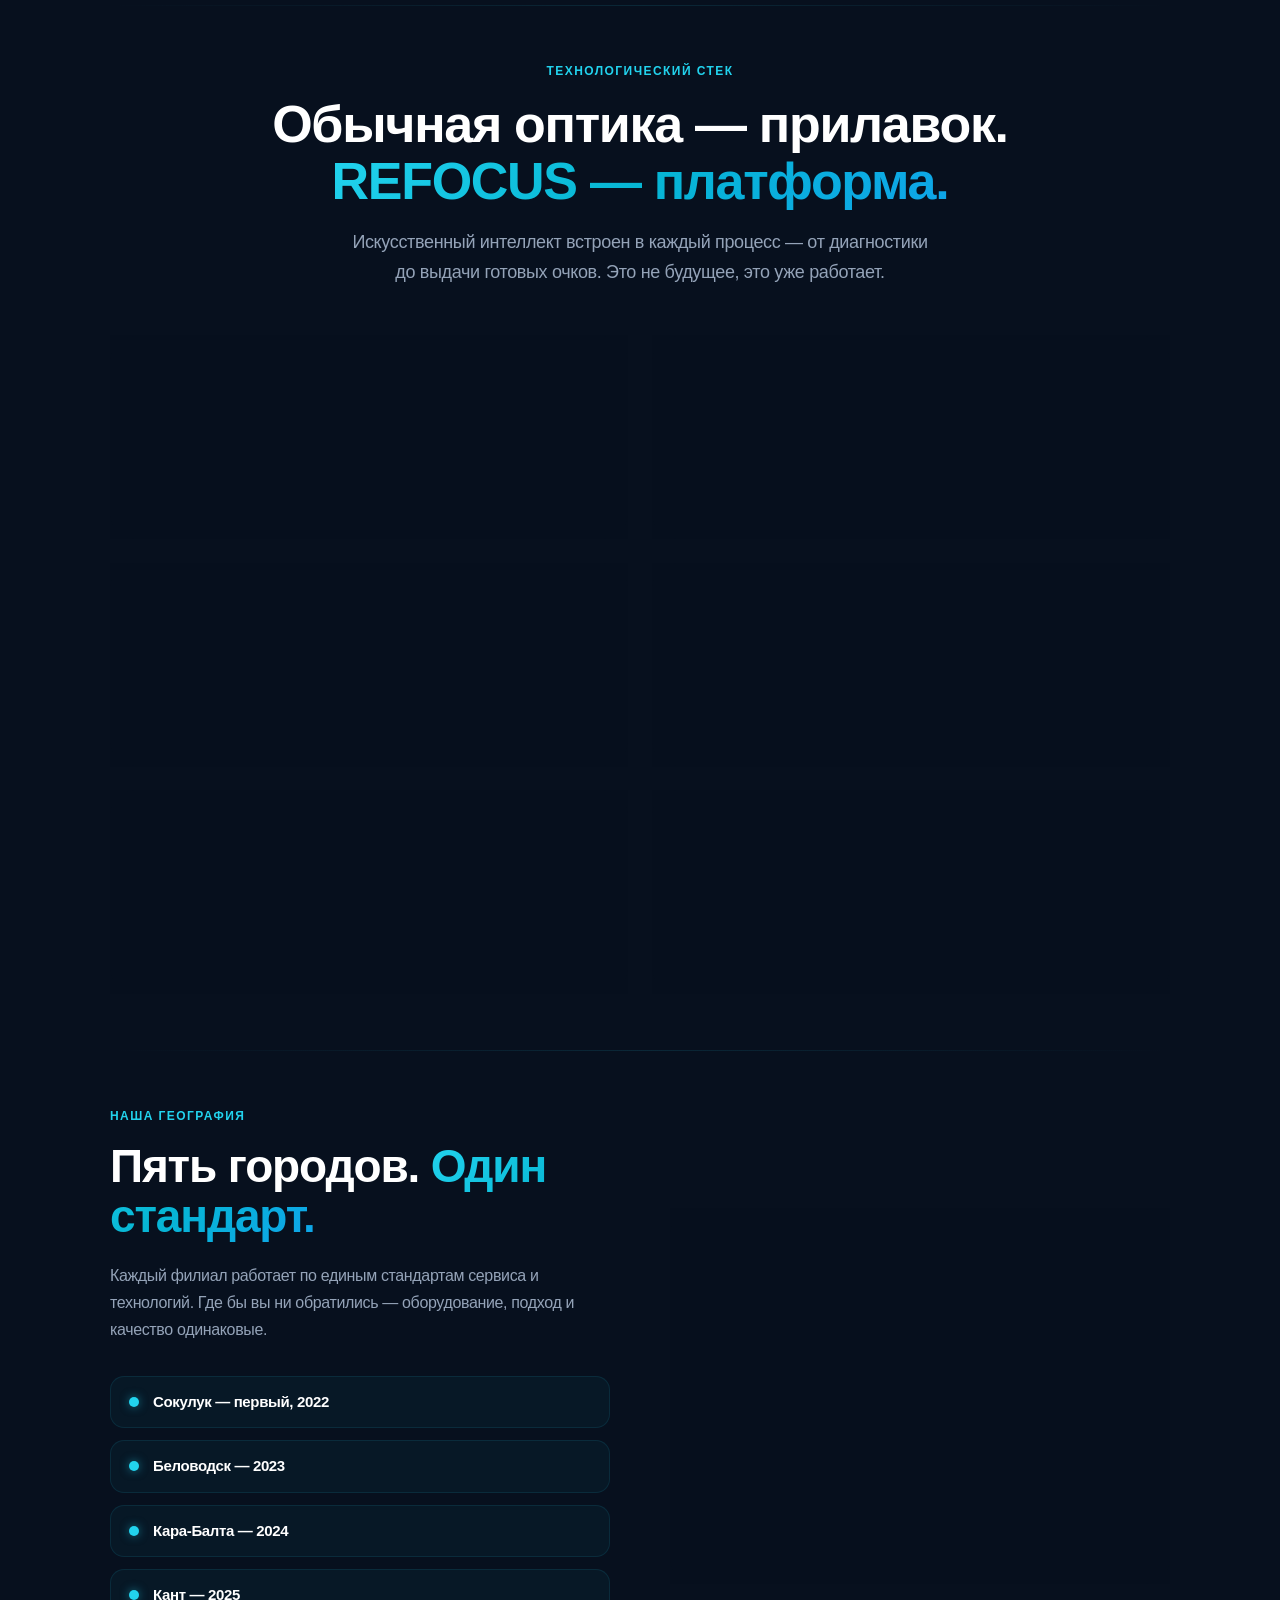
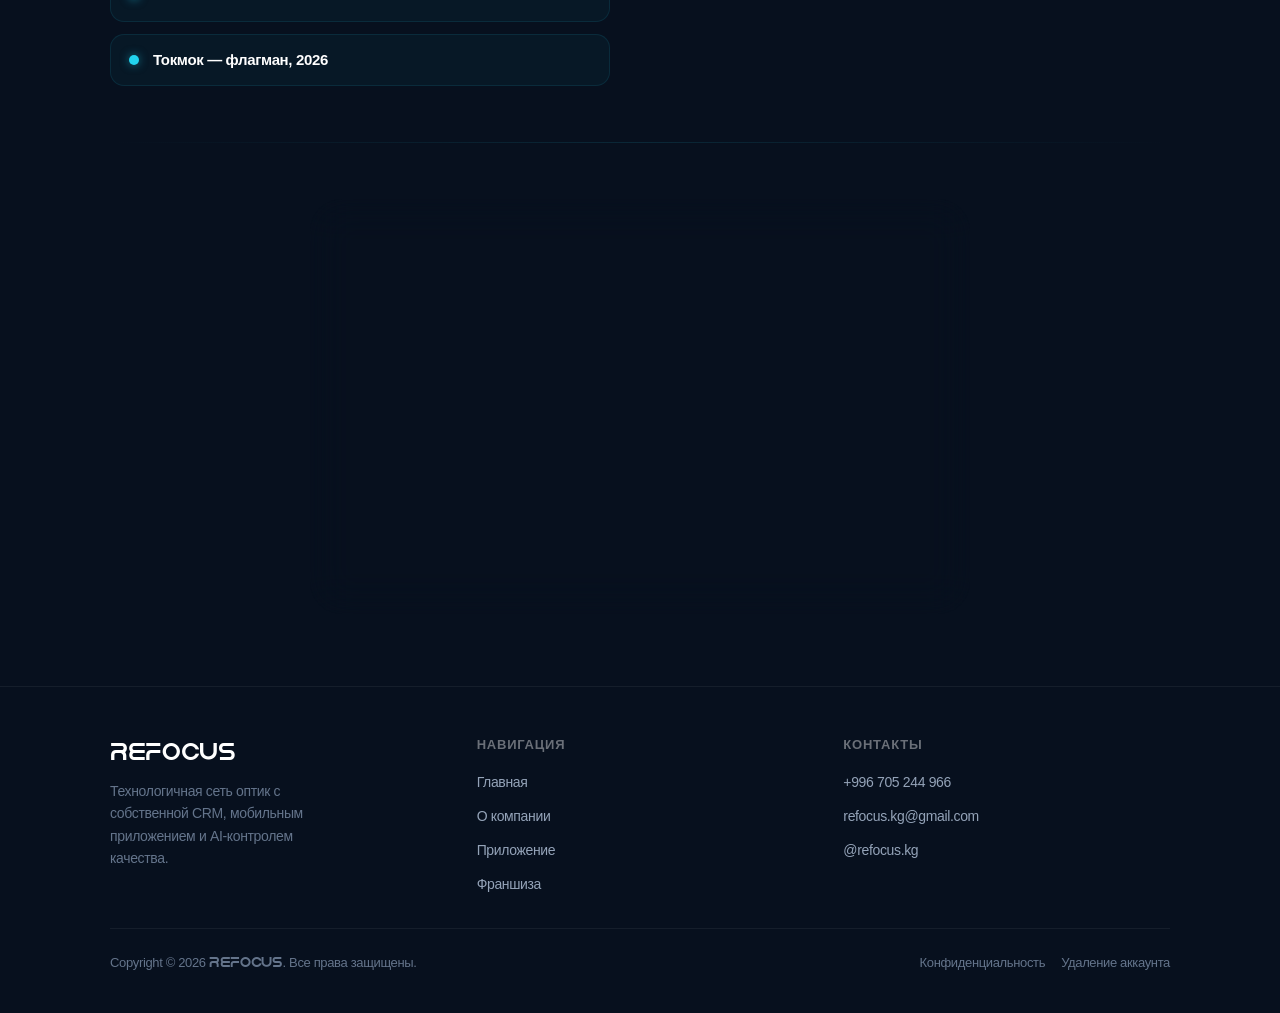
==== commit e4e5da38: "Comprehensive mobile UX improvements across all pages index.html: - Reduce hero padding 90px→76px, r" ====
--- a/about.html
+++ b/about.html
@@ -507,6 +507,54 @@
     .back-to-top.visible { opacity: 1; transform: translateY(0); pointer-events: auto; }
     .back-to-top:hover { border-color: rgba(34,211,238,0.5); box-shadow: 0 8px 24px rgba(34,211,238,0.15); }
     .back-to-top svg { stroke: #22D3EE; }
+
+    /* ═══════════════════════════════════════════
+       about.html — МОБИЛЬНЫЕ УЛУЧШЕНИЯ (≤ 734px)
+       ═══════════════════════════════════════════ */
+    @media(max-width:734px){
+      /* Hero */
+      .about-hero { padding:80px 18px 56px; min-height:auto; }
+      .about-hero h1 { font-size:clamp(28px,8vw,44px); }
+      .about-hero-desc { font-size:16px; }
+      .about-hero-actions { flex-direction:column; align-items:center; gap:10px; }
+      .about-hero-actions .btn-primary,
+      .about-hero-actions .btn-outline { width:100%; max-width:300px; justify-content:center; padding:14px 24px; }
+
+      /* Stats bar */
+      .stats-bar { padding:20px 16px; }
+      .stats-bar-inner { grid-template-columns:repeat(2,1fr); gap:16px; }
+      .stat-num { font-size:clamp(22px,6vw,32px); }
+      .stat-label { font-size:12px; }
+
+      /* Mission cards */
+      .mission-card { padding:24px 18px; border-radius:18px; }
+      .mission-card h3 { font-size:17px; }
+      .mission-card p { font-size:14px; }
+
+      /* Timeline */
+      .timeline-year { font-size:20px; }
+      .timeline-event h3 { font-size:15px; }
+
+      /* Tech cards */
+      .tech-card { padding:22px 18px; }
+      .tech-card-body h3 { font-size:16px; }
+      .tech-card-body p { font-size:13px; }
+
+      /* Geo */
+      .geo-inner { gap:24px; }
+      .geo-stat-num { font-size:clamp(24px,6vw,36px); }
+
+      /* CTA */
+      .about-cta-card { padding:32px 20px; border-radius:20px; }
+      .about-cta-card h2 { font-size:clamp(24px,6vw,36px); }
+    }
+
+    @media(max-width:480px){
+      .about-hero { padding:72px 16px 40px; }
+      .stats-bar-inner { grid-template-columns:repeat(2,1fr); }
+      .mission-card { padding:20px 16px; }
+      .tech-card { padding:18px 14px; }
+    }
   </style>
 </head>
 
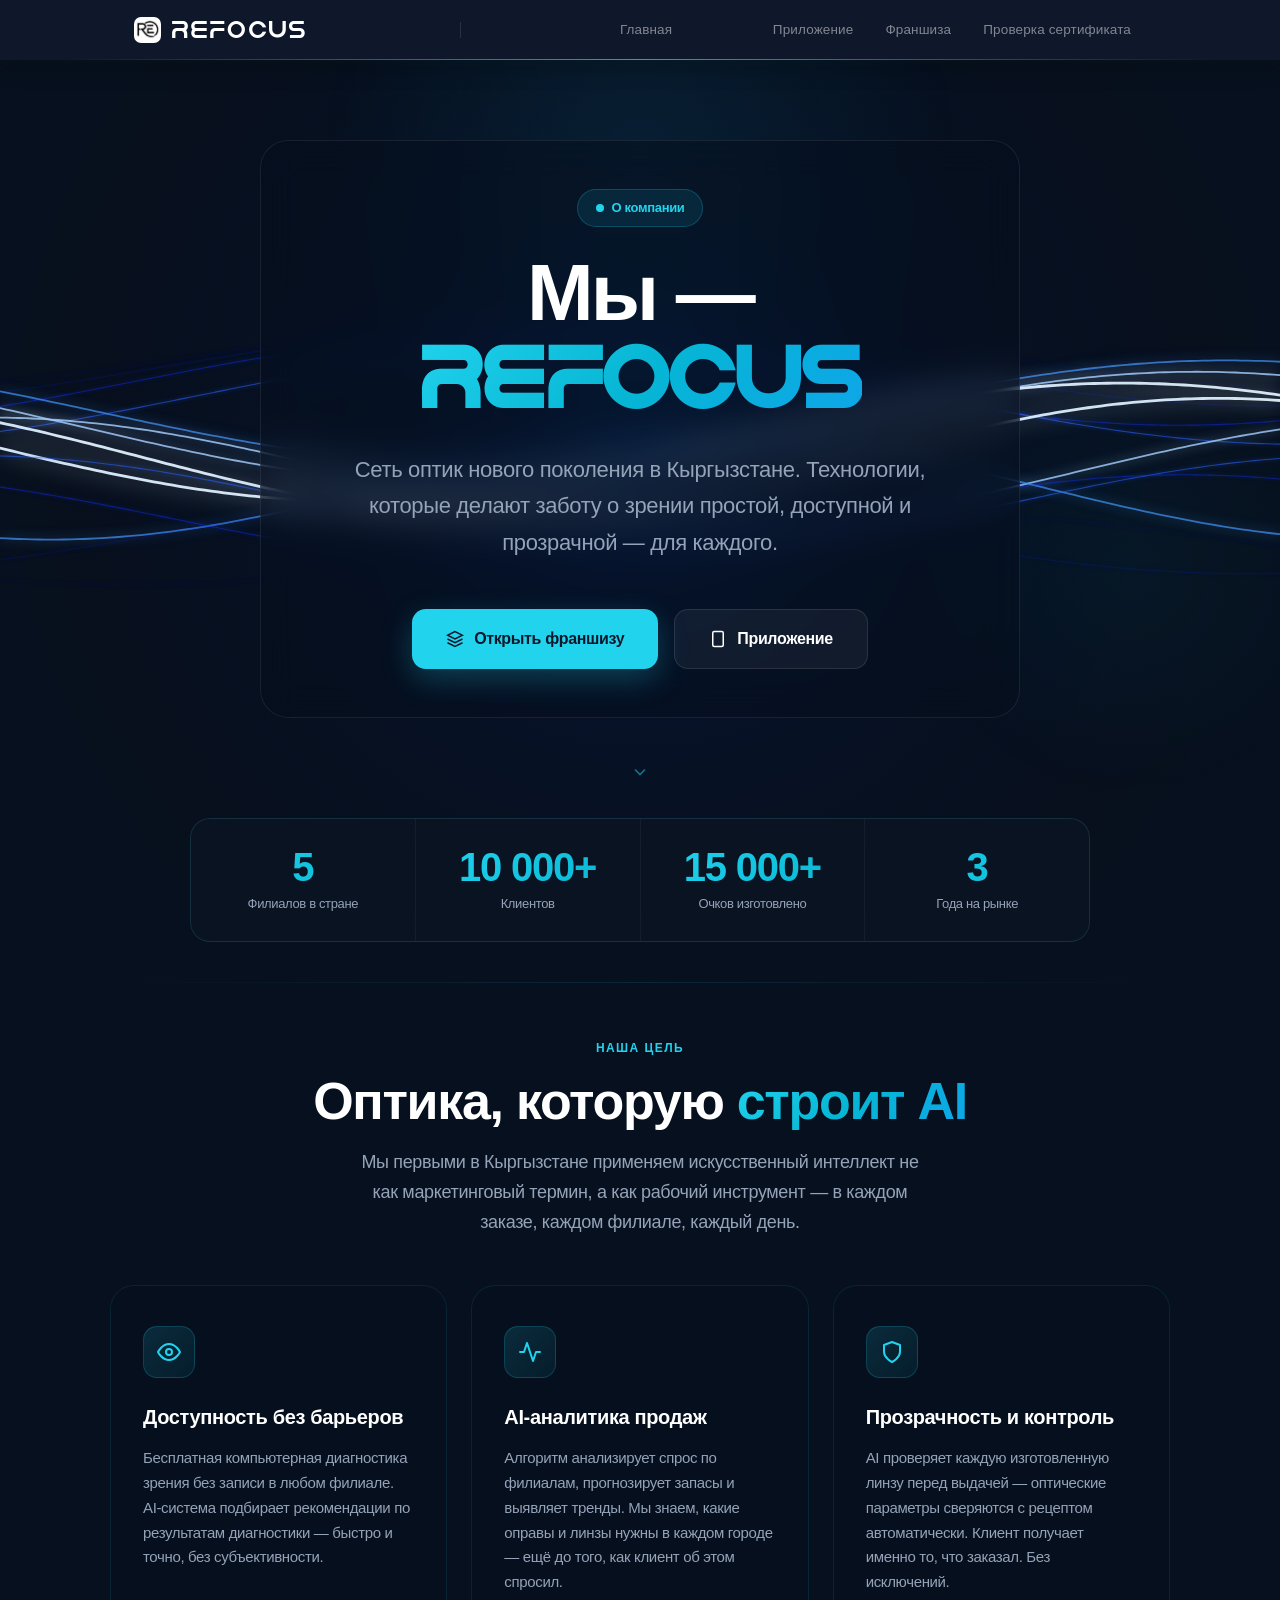
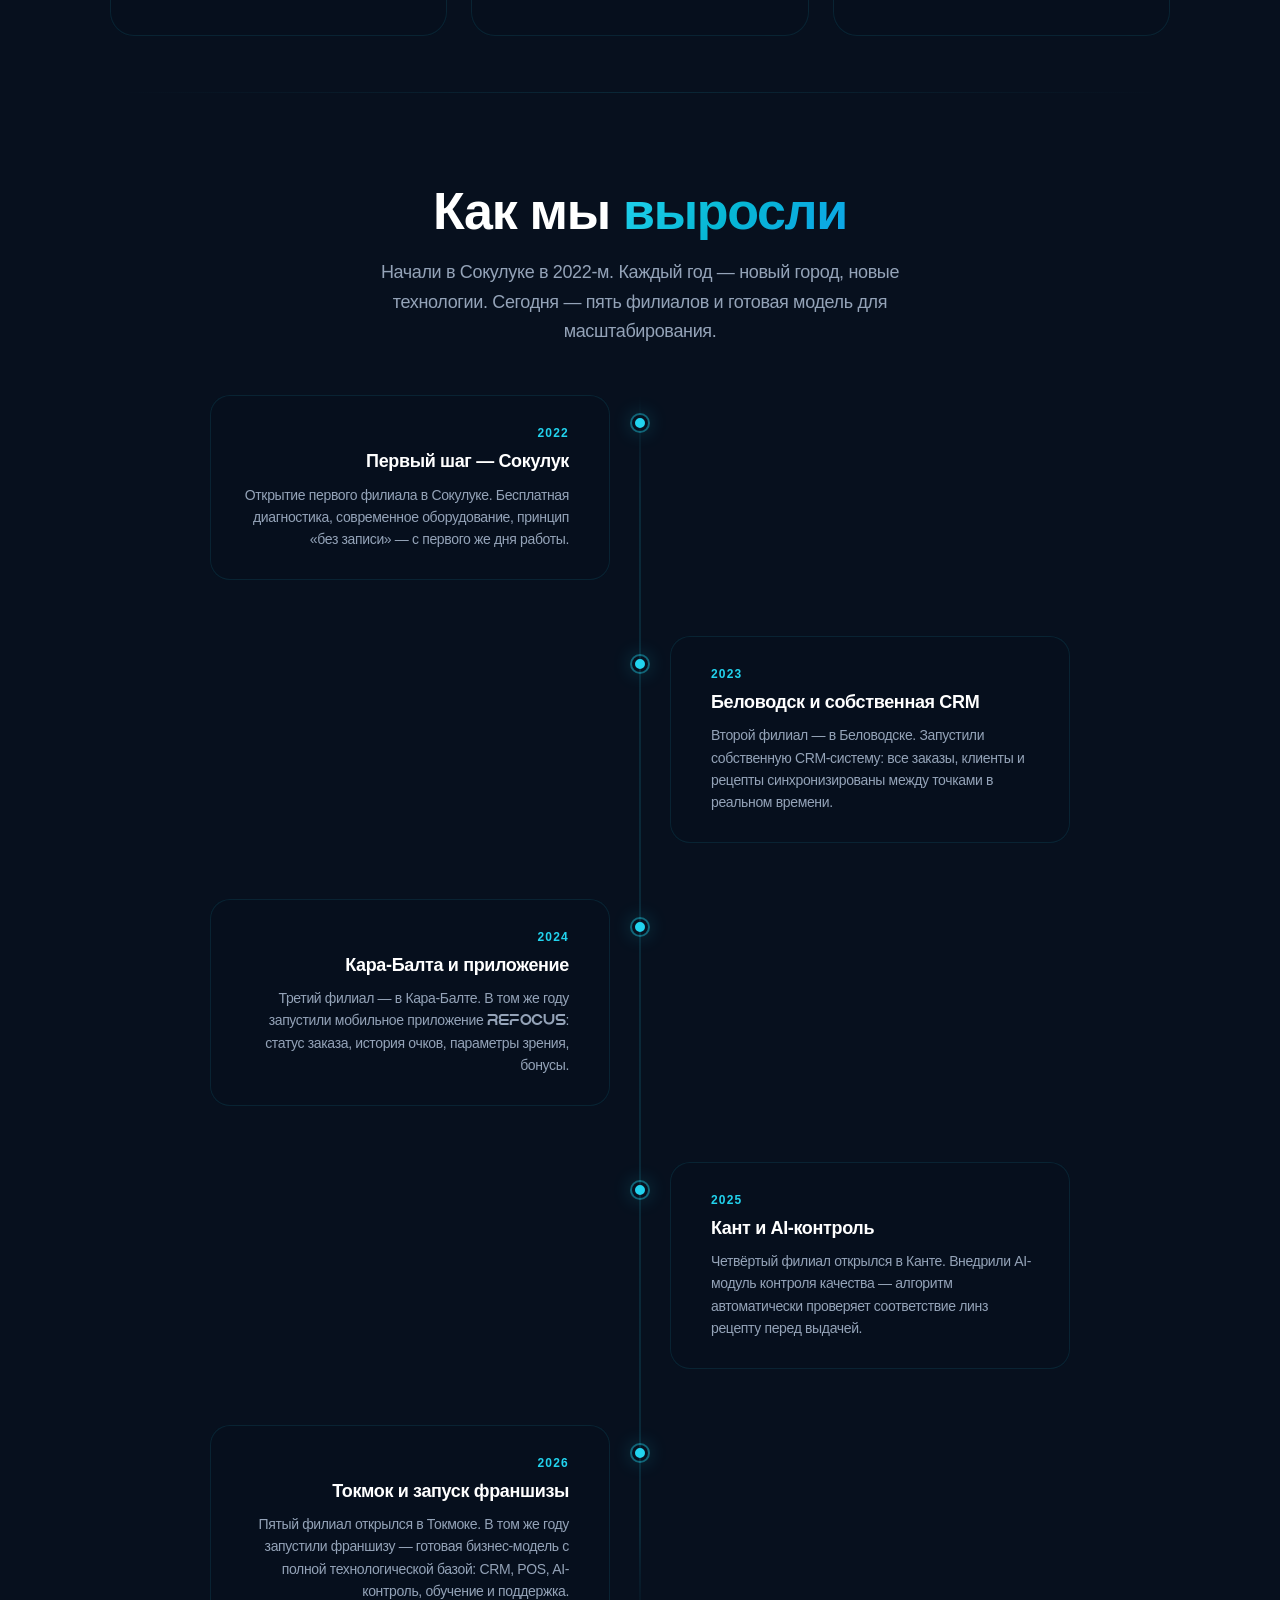
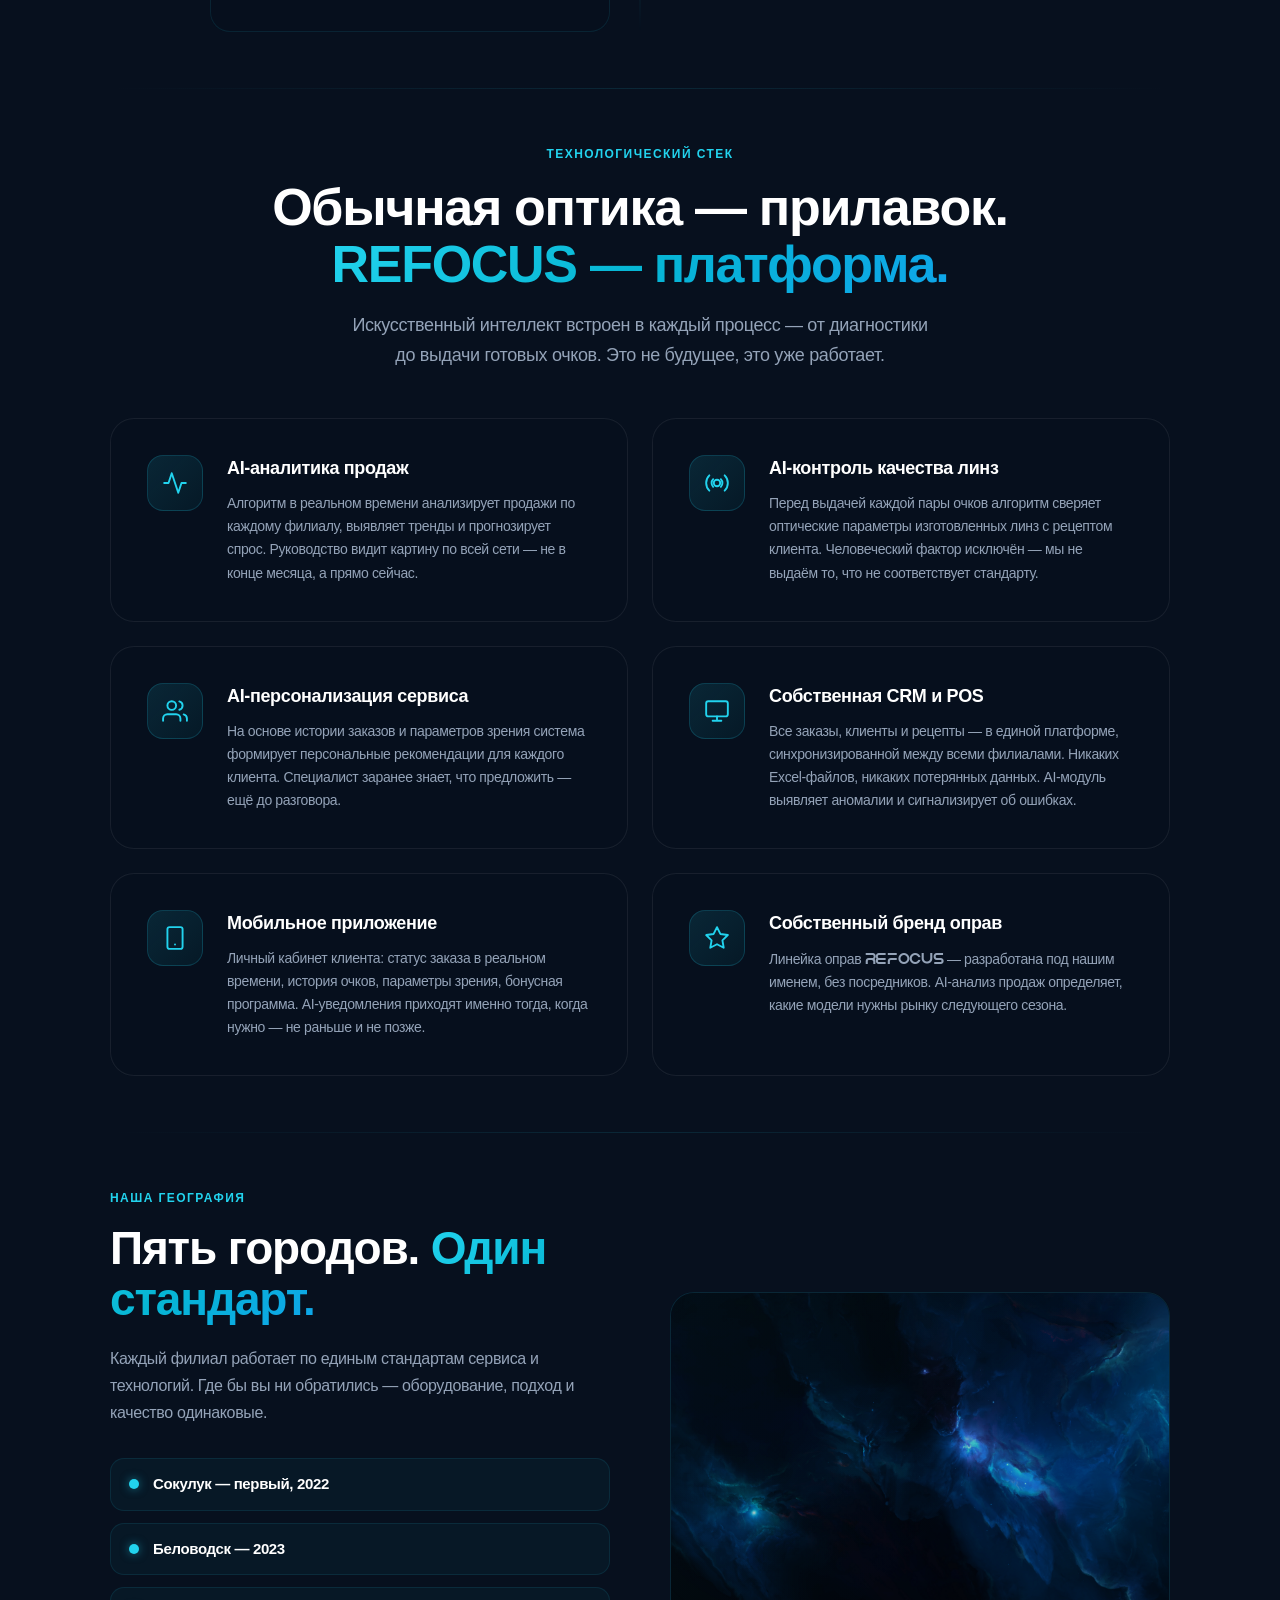
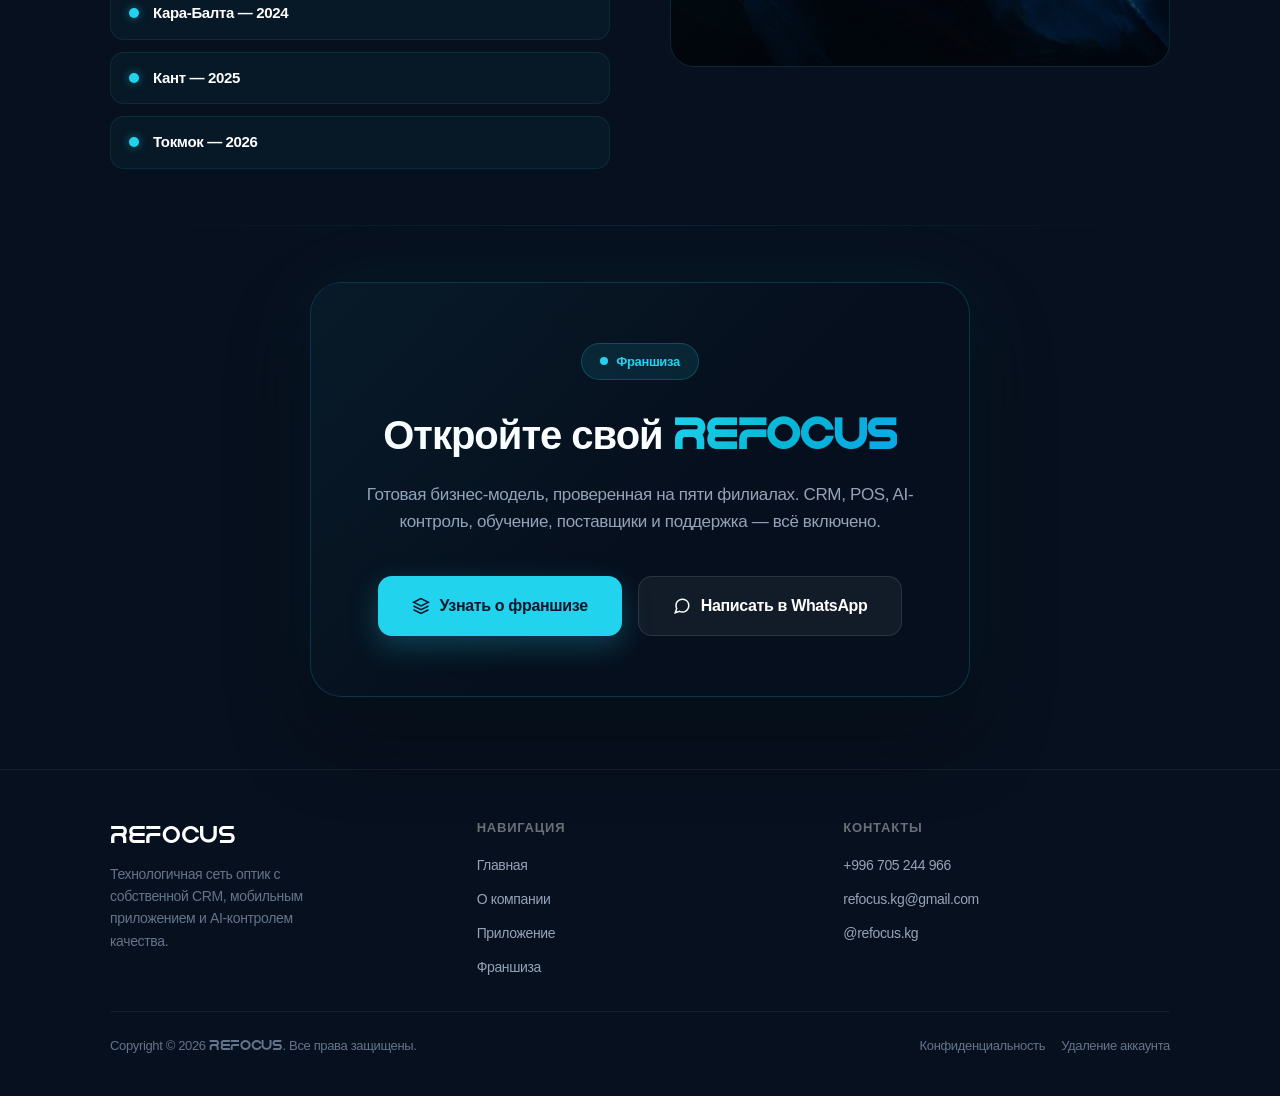
==== commit 0e8efc0f: "Обновление страниц app, about и franchise - app.html: исправлена OG-description (убран HTML-тег), до" ====
--- a/about.html
+++ b/about.html
@@ -96,6 +96,12 @@
     .about-hero-content {
       max-width: 760px; margin: 0 auto;
       position: relative; z-index: 2;
+      background: rgba(7,16,30,0.55);
+      backdrop-filter: blur(18px);
+      -webkit-backdrop-filter: blur(18px);
+      border: 1px solid rgba(255,255,255,0.08);
+      border-radius: 28px;
+      padding: 48px 44px;
     }
     .about-hero h1 {
       font-size: clamp(44px, 7vw, 80px);
@@ -580,9 +586,9 @@
         Сеть оптик нового поколения в Кыргызстане. Технологии, которые делают заботу о зрении простой, доступной и прозрачной — для каждого.
       </p>
       <div class="about-hero-btns reveal-scale" style="transition-delay:.28s;">
-        <a href="index.html#branches" class="btn-primary">
-          <svg width="18" height="18" viewBox="0 0 24 24" fill="none" stroke="currentColor" stroke-width="2"><path d="M21 10c0 7-9 13-9 13s-9-6-9-13a9 9 0 0 1 18 0z"/><circle cx="12" cy="10" r="3"/></svg>
-          Найти филиал
+        <a href="franchise.html" class="btn-primary">
+          <svg width="18" height="18" viewBox="0 0 24 24" fill="none" stroke="currentColor" stroke-width="2"><path d="M12 2L2 7l10 5 10-5-10-5z"/><path d="M2 17l10 5 10-5"/><path d="M2 12l10 5 10-5"/></svg>
+          Открыть франшизу
         </a>
         <a href="app.html" class="btn-outline">
           <svg width="18" height="18" viewBox="0 0 24 24" fill="none" stroke="currentColor" stroke-width="2"><rect x="5" y="2" width="14" height="20" rx="2"/><line x1="12" y1="18" x2="12.01" y2="18"/></svg>
@@ -671,7 +677,7 @@
         Как мы <span class="gradient-text">выросли</span>
       </h2>
       <p class="reveal" style="transition-delay:.12s;">
-        Начали в Сокулуке в 2022-м. Каждый год — новый город, новые технологии. Сегодня — пять точек и флагманский филиал в Токмоке.
+        Начали в Сокулуке в 2022-м. Каждый год — новый город, новые технологии. Сегодня — пять филиалов и готовая модель для масштабирования.
       </p>
     </div>
 
@@ -720,8 +726,8 @@
       <div class="tl-item">
         <div class="tl-card reveal-left" style="transition-delay:.25s;">
           <div class="tl-year">2026</div>
-          <h3>Токмок — флагман</h3>
-          <p>Открытие флагманского филиала в Токмоке — самого технологичного в сети. Здесь сосредоточены все наработки пяти лет: AI-аналитика, полный цикл производства и шоурум оправ <span class="brand-font">REFOCUS</span>.</p>
+          <h3>Токмок и запуск франшизы</h3>
+          <p>Пятый филиал открылся в Токмоке. В том же году запустили франшизу — готовая бизнес-модель с полной технологической базой: CRM, POS, AI-контроль, обучение и поддержка.</p>
         </div>
         <div class="tl-dot"><div class="tl-dot-inner"></div></div>
         <div class="tl-empty"></div>
@@ -826,7 +832,7 @@
           <li><span class="geo-dot"></span>Беловодск — 2023</li>
           <li><span class="geo-dot"></span>Кара-Балта — 2024</li>
           <li><span class="geo-dot"></span>Кант — 2025</li>
-          <li><span class="geo-dot"></span>Токмок — флагман, 2026</li>
+          <li><span class="geo-dot"></span>Токмок — 2026</li>
         </ul>
       </div>
       <div class="geo-map reveal-right" style="transition-delay:.1s;">
@@ -845,17 +851,18 @@
     <div class="about-cta-card reveal-scale">
       <div class="badge" style="margin-bottom:24px;">
         <span class="badge-dot"></span>
-        Приходите к нам
-      </div>
-      <h2>Убедитесь <span class="gradient-text">сами</span></h2>
-      <p>Бесплатная диагностика, без записи, в любой день. Привезём — выдадим. Всё остальное возьмёт на себя <span class="brand-font">REFOCUS</span>.</p>
+        Франшиза
+      </div>
+      <h2>Откройте свой <span class="gradient-text brand-font">REFOCUS</span></h2>
+      <p>Готовая бизнес-модель, проверенная на пяти филиалах. CRM, POS, AI-контроль, обучение, поставщики и поддержка — всё включено.</p>
       <div class="about-cta-btns">
-        <a href="index.html#branches" class="btn-primary">
-          <svg width="18" height="18" viewBox="0 0 24 24" fill="none" stroke="currentColor" stroke-width="2"><path d="M21 10c0 7-9 13-9 13s-9-6-9-13a9 9 0 0 1 18 0z"/><circle cx="12" cy="10" r="3"/></svg>
-          Найти ближайший филиал
+        <a href="franchise.html" class="btn-primary">
+          <svg width="18" height="18" viewBox="0 0 24 24" fill="none" stroke="currentColor" stroke-width="2"><path d="M12 2L2 7l10 5 10-5-10-5z"/><path d="M2 17l10 5 10-5"/><path d="M2 12l10 5 10-5"/></svg>
+          Узнать о франшизе
         </a>
-        <a href="app.html" class="btn-outline">
-          Скачать приложение
+        <a href="https://wa.me/996705244966?text=%D0%97%D0%B4%D1%80%D0%B0%D0%B2%D1%81%D1%82%D0%B2%D1%83%D0%B9%D1%82%D0%B5!%20%D0%98%D0%BD%D1%82%D0%B5%D1%80%D0%B5%D1%81%D1%83%D0%B5%D1%82%20%D1%84%D1%80%D0%B0%D0%BD%D1%88%D0%B8%D0%B7%D0%B0%20REFOCUS" target="_blank" class="btn-outline">
+          <svg width="18" height="18" viewBox="0 0 24 24" fill="none" stroke="currentColor" stroke-width="2"><path d="M21 11.5a8.38 8.38 0 0 1-.9 3.8 8.5 8.5 0 0 1-7.6 4.7 8.38 8.38 0 0 1-3.8-.9L3 21l1.9-5.7a8.38 8.38 0 0 1-.9-3.8 8.5 8.5 0 0 1 4.7-7.6 8.38 8.38 0 0 1 3.8-.9h.5a8.48 8.48 0 0 1 8 8v.5z"/></svg>
+          Написать в WhatsApp
         </a>
       </div>
     </div>
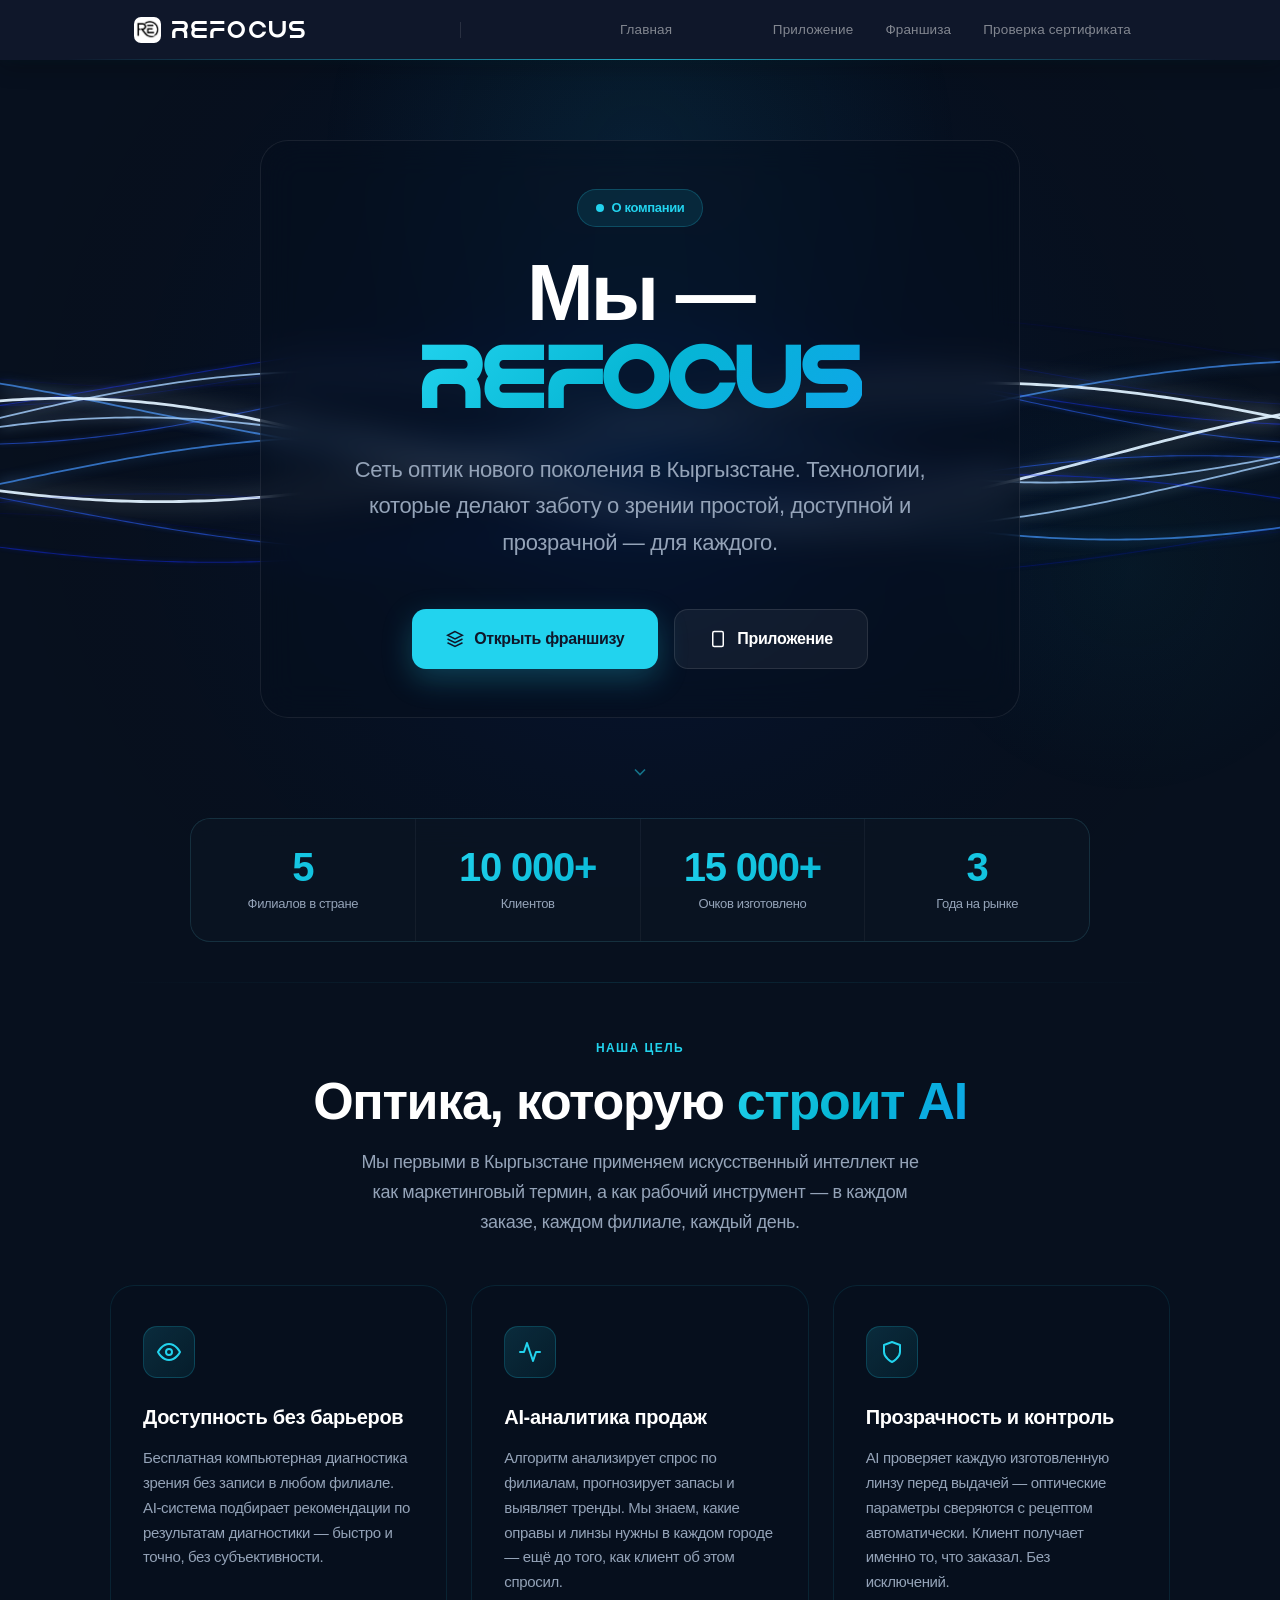
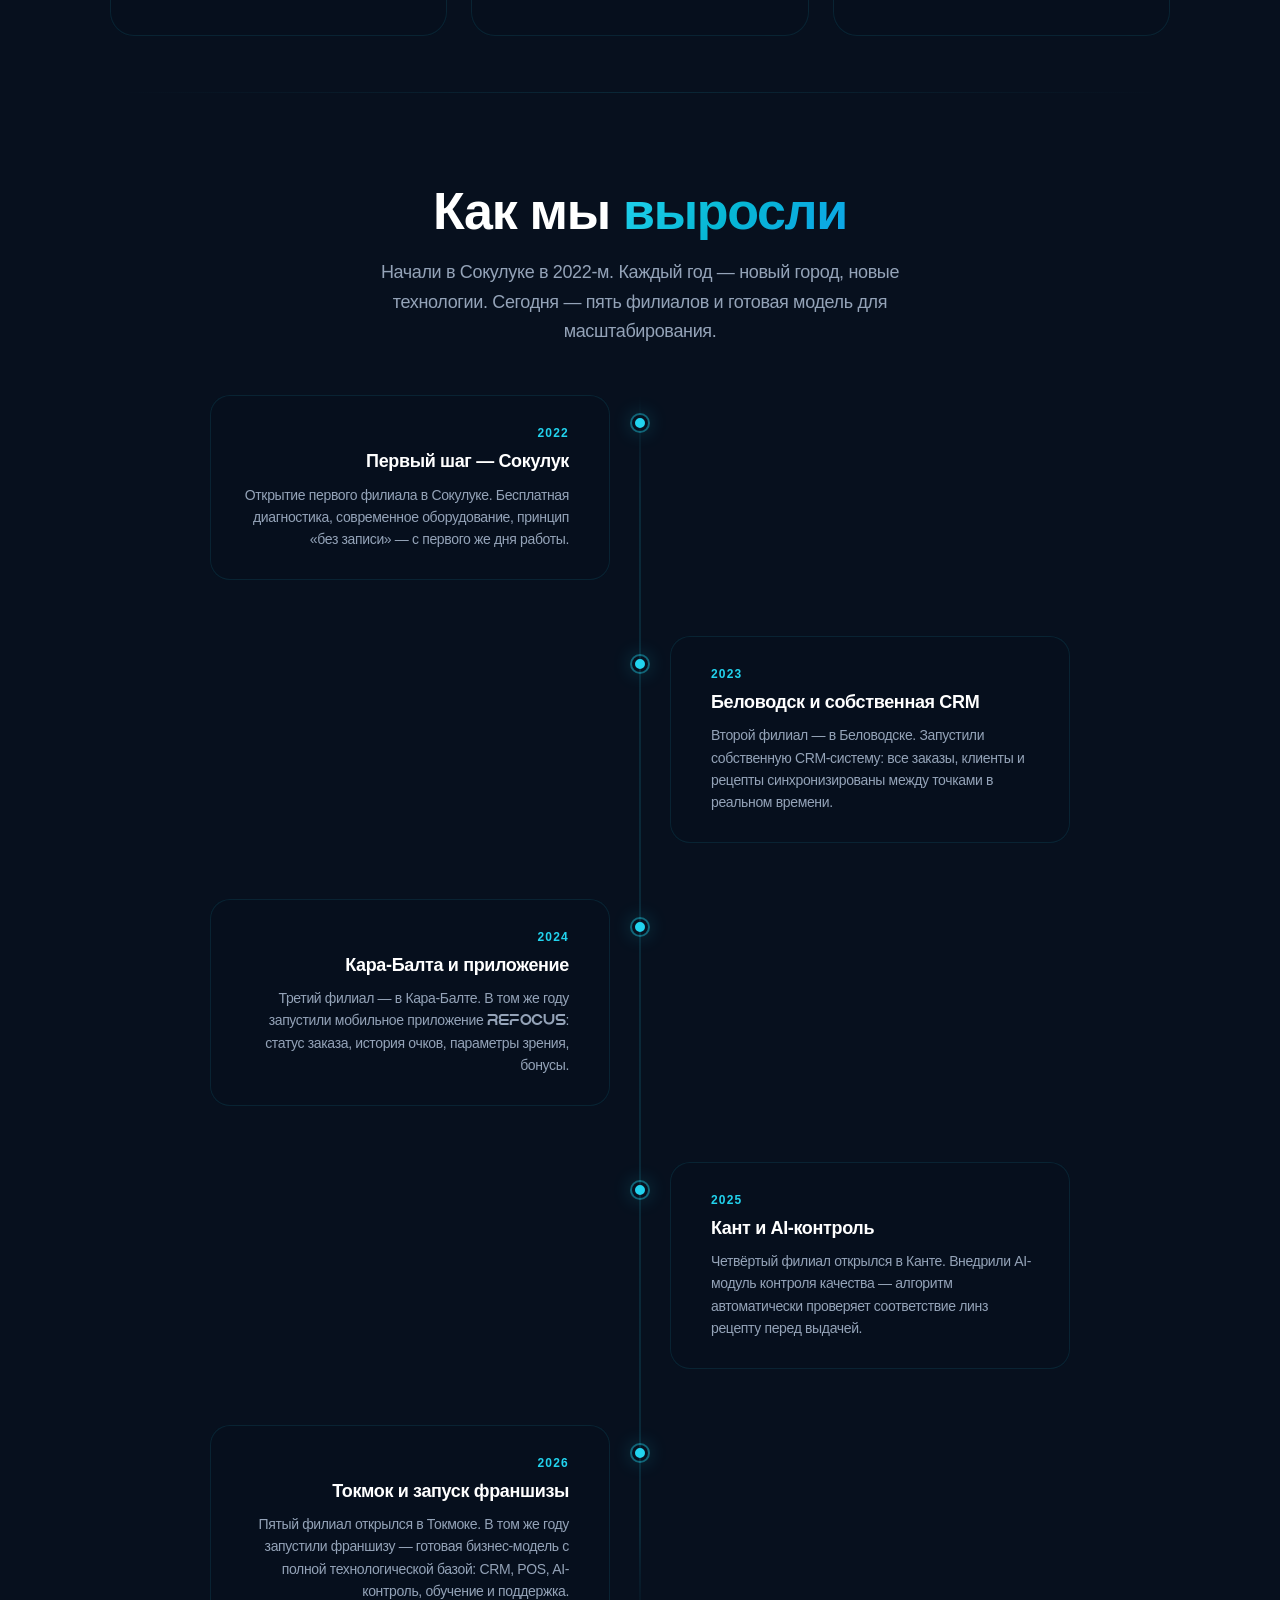
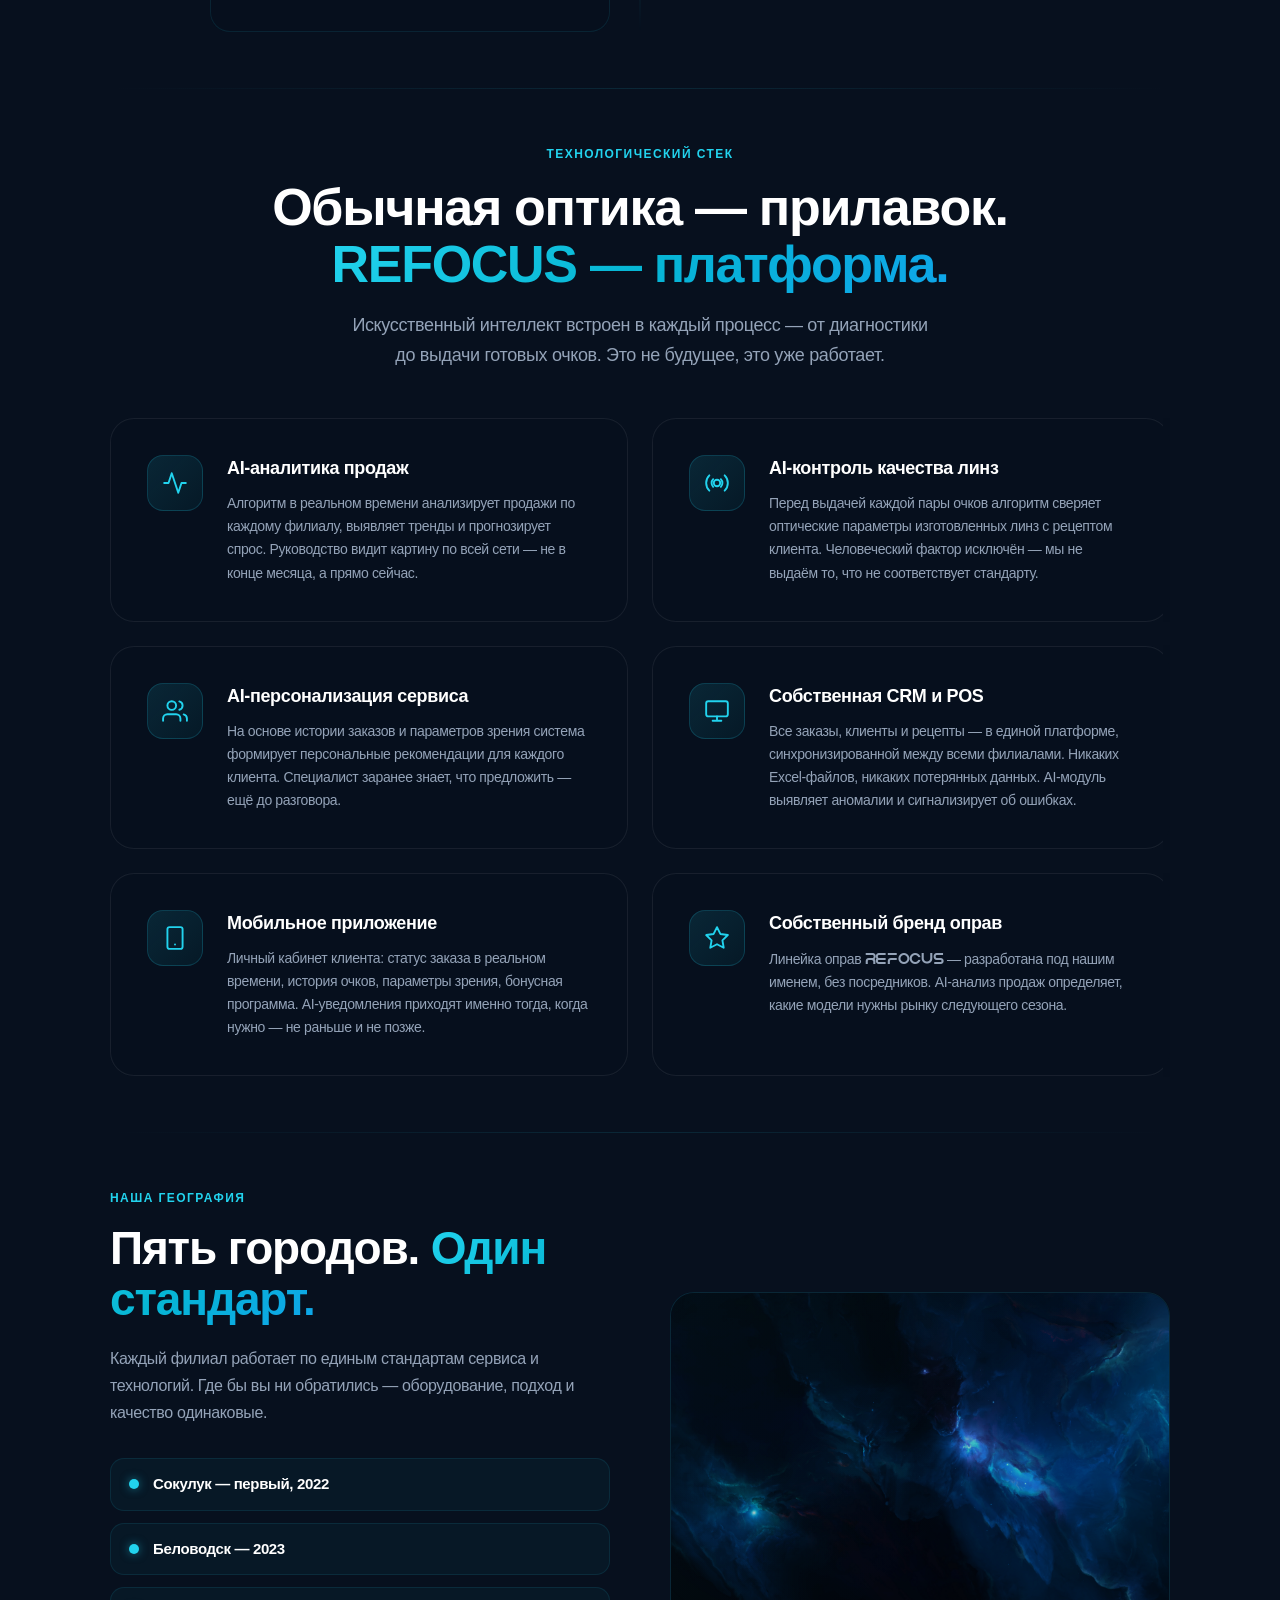
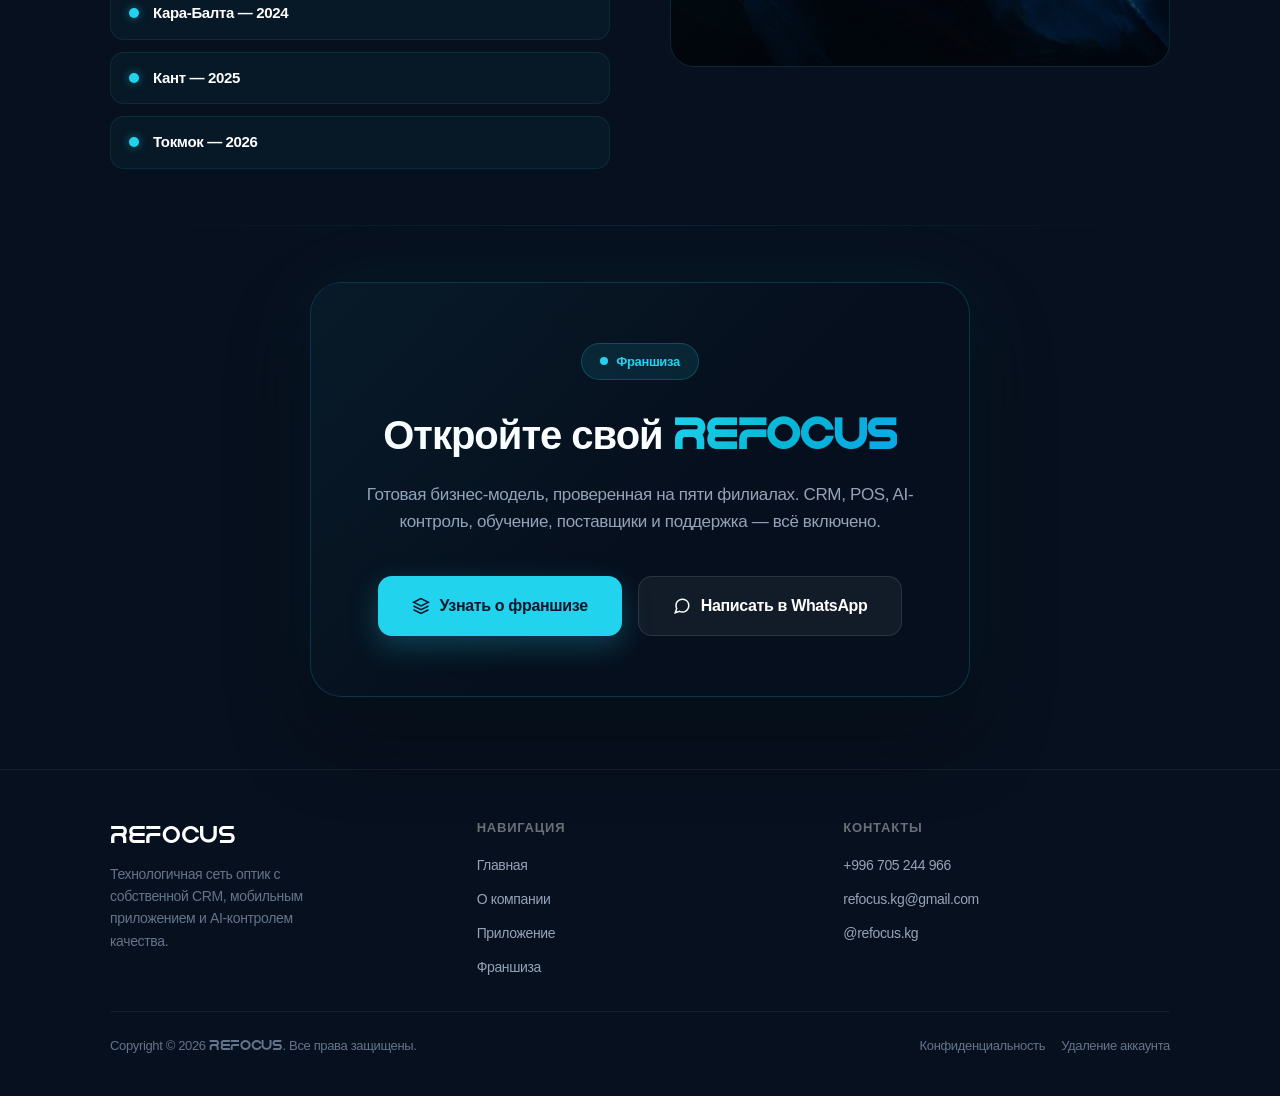
==== commit ddfaa6e1: "Фикс горизонтального скролла на мобильных + блюр-карточка hero Горизонтальный скролл вправо появлялс" ====
--- a/about.html
+++ b/about.html
@@ -32,7 +32,7 @@
     }
 
     * { box-sizing: border-box; -webkit-font-smoothing: antialiased; }
-    html { scroll-behavior: smooth; background: #07101e; }
+    html { scroll-behavior: smooth; background: #07101e; overflow-x: hidden; }
     body {
       margin: 0;
       font-family: 'Manrope', -apple-system, BlinkMacSystemFont, "Segoe UI", Roboto, sans-serif;
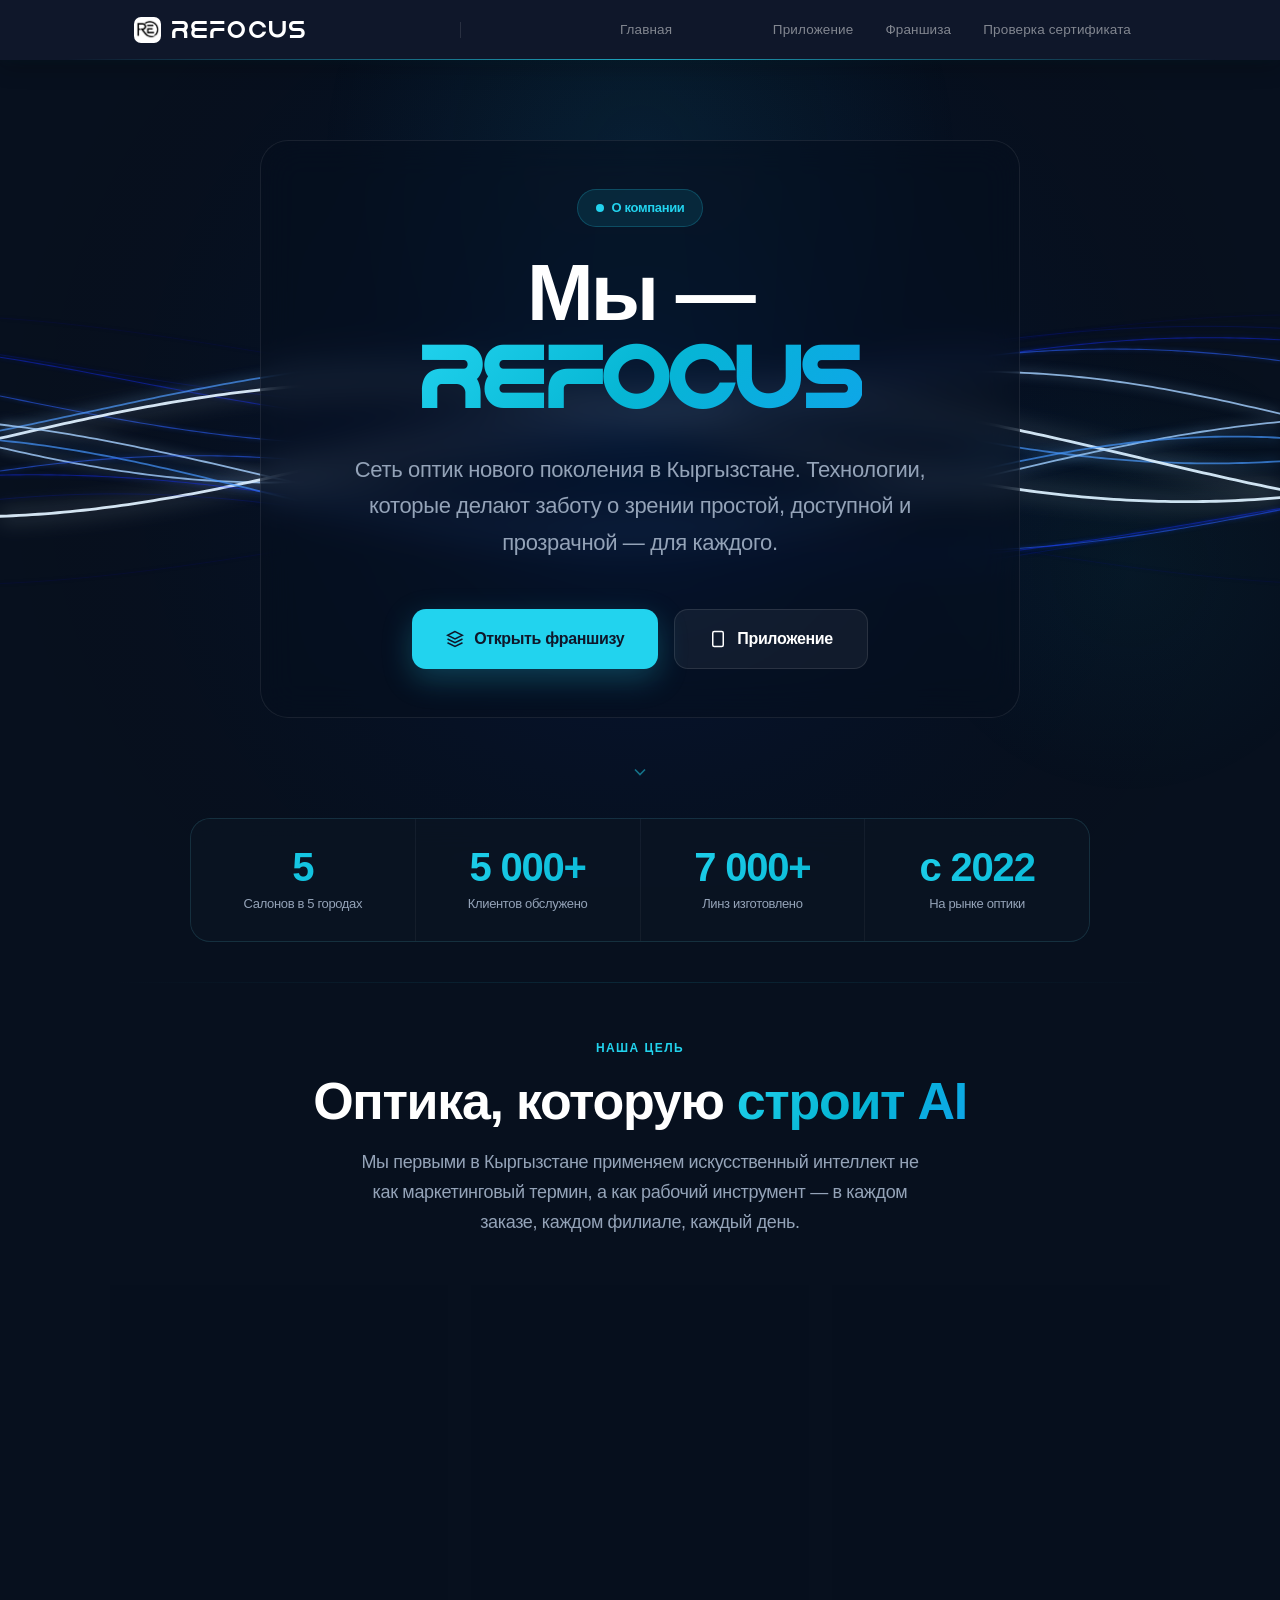
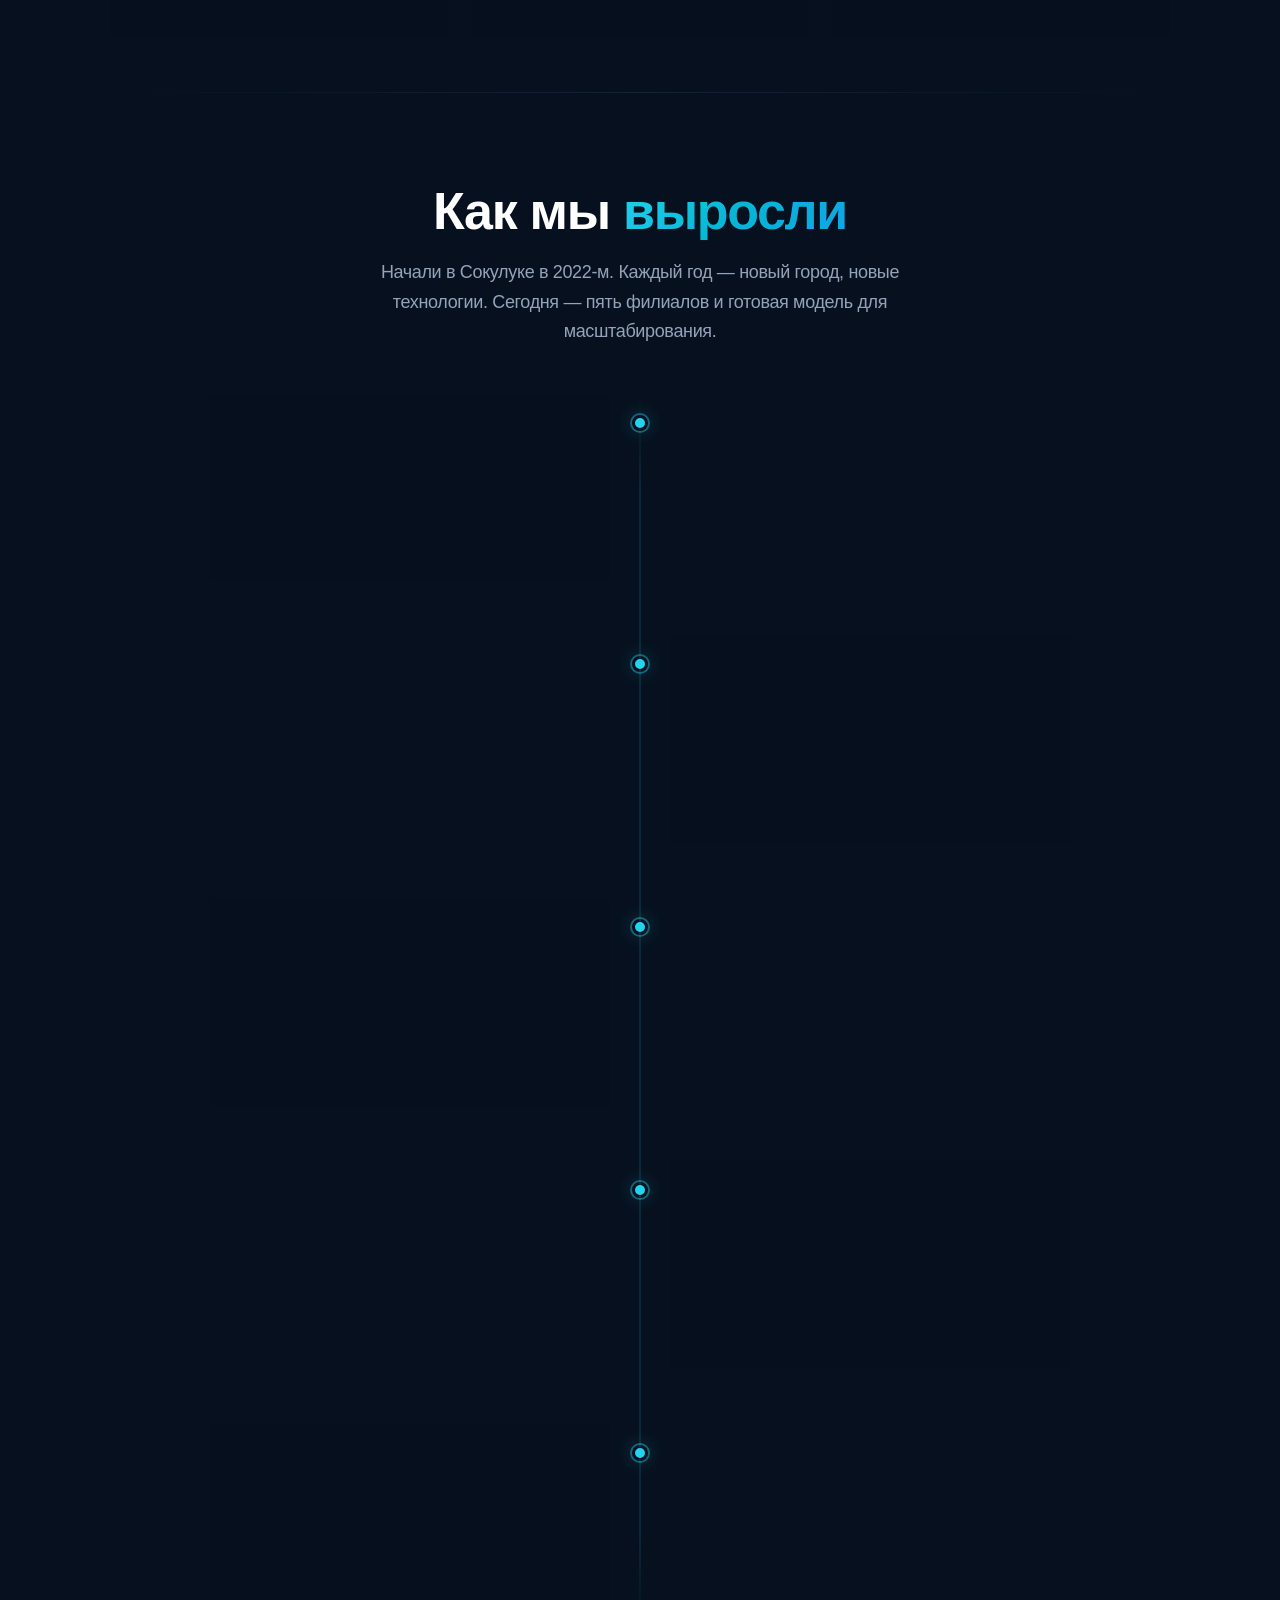
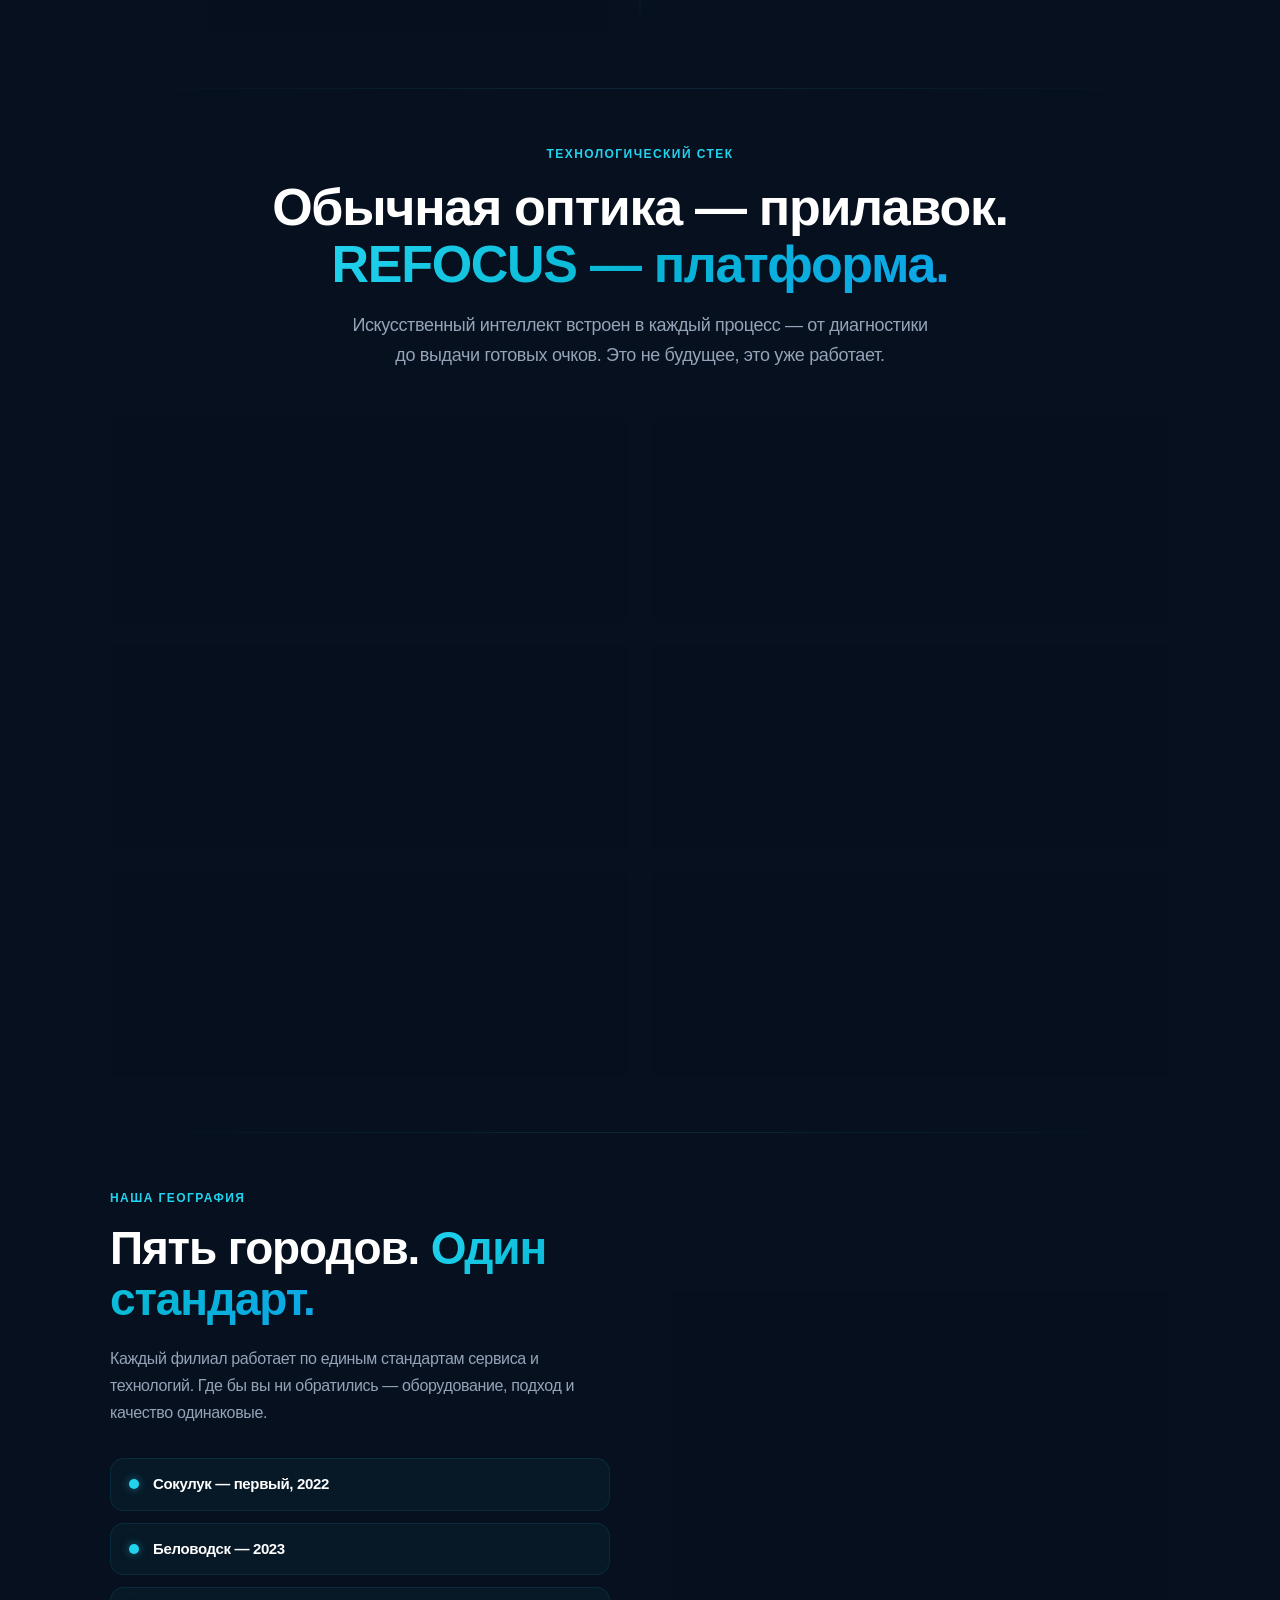
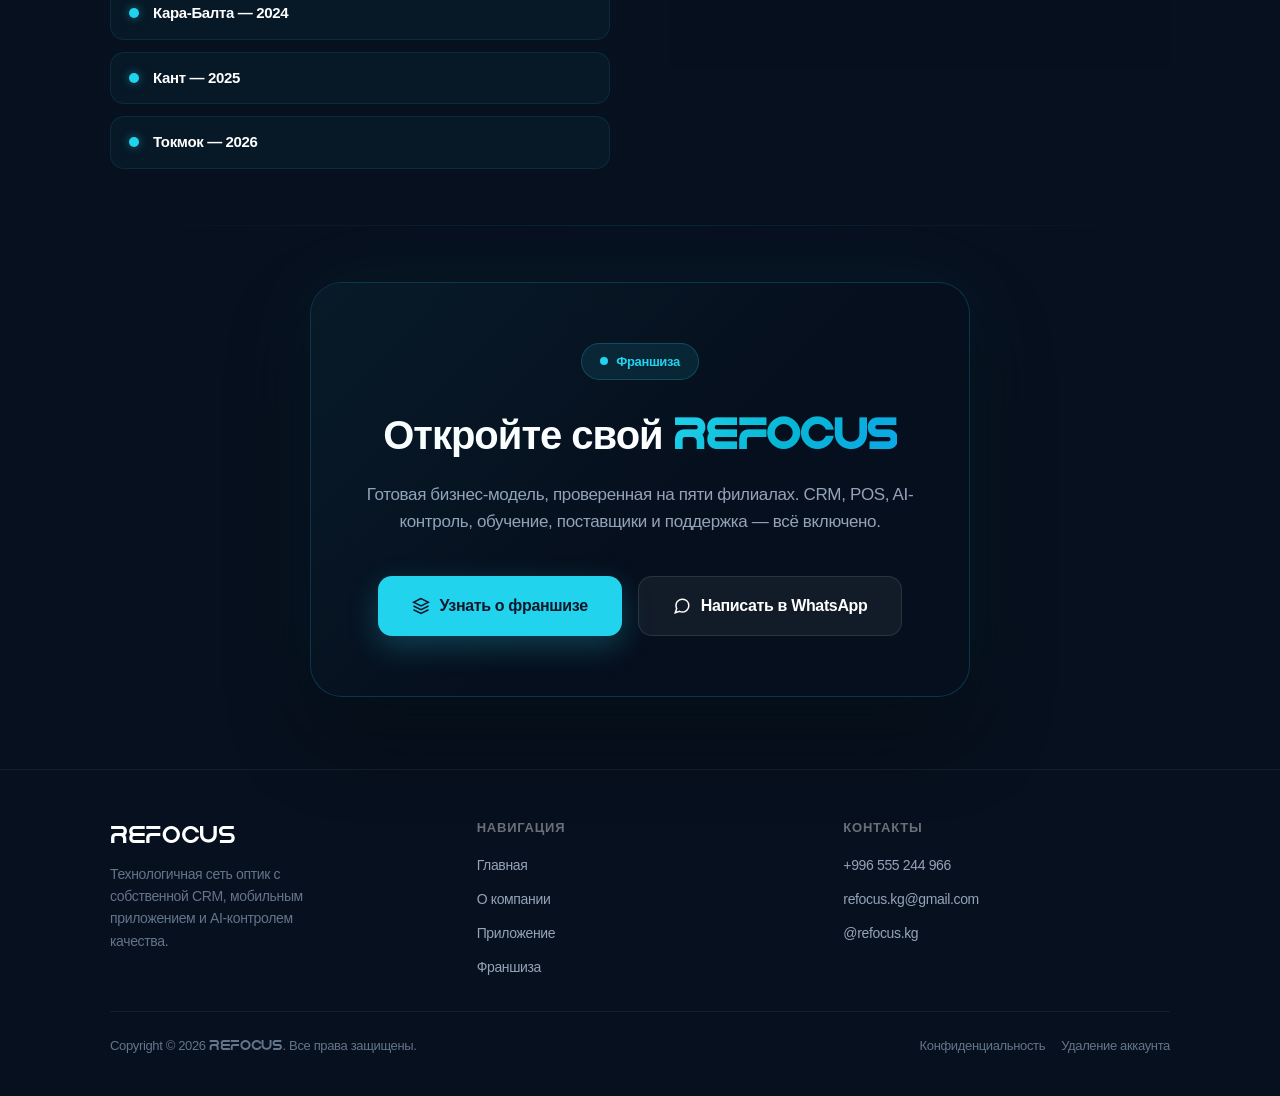
==== commit ec1b5844: "Франшиза: trust-bar, 4 пакета, PDF lead-gate, согласие ПД Hero обновлён: - Trust-bar с реальными циф" ====
--- a/about.html
+++ b/about.html
@@ -608,19 +608,19 @@
     <div class="stats-bar-inner reveal-scale" style="transition-delay:.1s;">
       <div class="stat-item">
         <div class="stat-num"><span data-count="5">0</span></div>
-        <div class="stat-lbl">Филиалов в стране</div>
+        <div class="stat-lbl">Салонов в&nbsp;5&nbsp;городах</div>
       </div>
       <div class="stat-item">
-        <div class="stat-num"><span data-count="10000" data-suffix="+">0</span></div>
-        <div class="stat-lbl">Клиентов</div>
+        <div class="stat-num"><span data-count="5000" data-suffix="+">0</span></div>
+        <div class="stat-lbl">Клиентов обслужено</div>
       </div>
       <div class="stat-item">
-        <div class="stat-num"><span data-count="15000" data-suffix="+">0</span></div>
-        <div class="stat-lbl">Очков изготовлено</div>
+        <div class="stat-num"><span data-count="7000" data-suffix="+">0</span></div>
+        <div class="stat-lbl">Линз изготовлено</div>
       </div>
       <div class="stat-item">
-        <div class="stat-num"><span data-count="3">0</span></div>
-        <div class="stat-lbl">Года на рынке</div>
+        <div class="stat-num">с&nbsp;2022</div>
+        <div class="stat-lbl">На рынке оптики</div>
       </div>
     </div>
   </div>
@@ -860,7 +860,7 @@
           <svg width="18" height="18" viewBox="0 0 24 24" fill="none" stroke="currentColor" stroke-width="2"><path d="M12 2L2 7l10 5 10-5-10-5z"/><path d="M2 17l10 5 10-5"/><path d="M2 12l10 5 10-5"/></svg>
           Узнать о франшизе
         </a>
-        <a href="https://wa.me/996705244966?text=%D0%97%D0%B4%D1%80%D0%B0%D0%B2%D1%81%D1%82%D0%B2%D1%83%D0%B9%D1%82%D0%B5!%20%D0%98%D0%BD%D1%82%D0%B5%D1%80%D0%B5%D1%81%D1%83%D0%B5%D1%82%20%D1%84%D1%80%D0%B0%D0%BD%D1%88%D0%B8%D0%B7%D0%B0%20REFOCUS" target="_blank" class="btn-outline">
+        <a href="https://wa.me/996555244966?text=%D0%97%D0%B4%D1%80%D0%B0%D0%B2%D1%81%D1%82%D0%B2%D1%83%D0%B9%D1%82%D0%B5!%20%D0%98%D0%BD%D1%82%D0%B5%D1%80%D0%B5%D1%81%D1%83%D0%B5%D1%82%20%D1%84%D1%80%D0%B0%D0%BD%D1%88%D0%B8%D0%B7%D0%B0%20REFOCUS" target="_blank" class="btn-outline">
           <svg width="18" height="18" viewBox="0 0 24 24" fill="none" stroke="currentColor" stroke-width="2"><path d="M21 11.5a8.38 8.38 0 0 1-.9 3.8 8.5 8.5 0 0 1-7.6 4.7 8.38 8.38 0 0 1-3.8-.9L3 21l1.9-5.7a8.38 8.38 0 0 1-.9-3.8 8.5 8.5 0 0 1 4.7-7.6 8.38 8.38 0 0 1 3.8-.9h.5a8.48 8.48 0 0 1 8 8v.5z"/></svg>
           Написать в WhatsApp
         </a>
@@ -889,7 +889,7 @@
       <div class="footer-col">
         <h4>Контакты</h4>
         <ul>
-          <li><a href="tel:+996705244966">+996 705 244 966</a></li>
+          <li><a href="tel:+996 555 244 966">+996 555 244 966</a></li>
           <li><a href="mailto:refocus.kg@gmail.com">refocus.kg@gmail.com</a></li>
           <li><a href="https://www.instagram.com/refocus.kg/" target="_blank">@refocus.kg</a></li>
         </ul>
